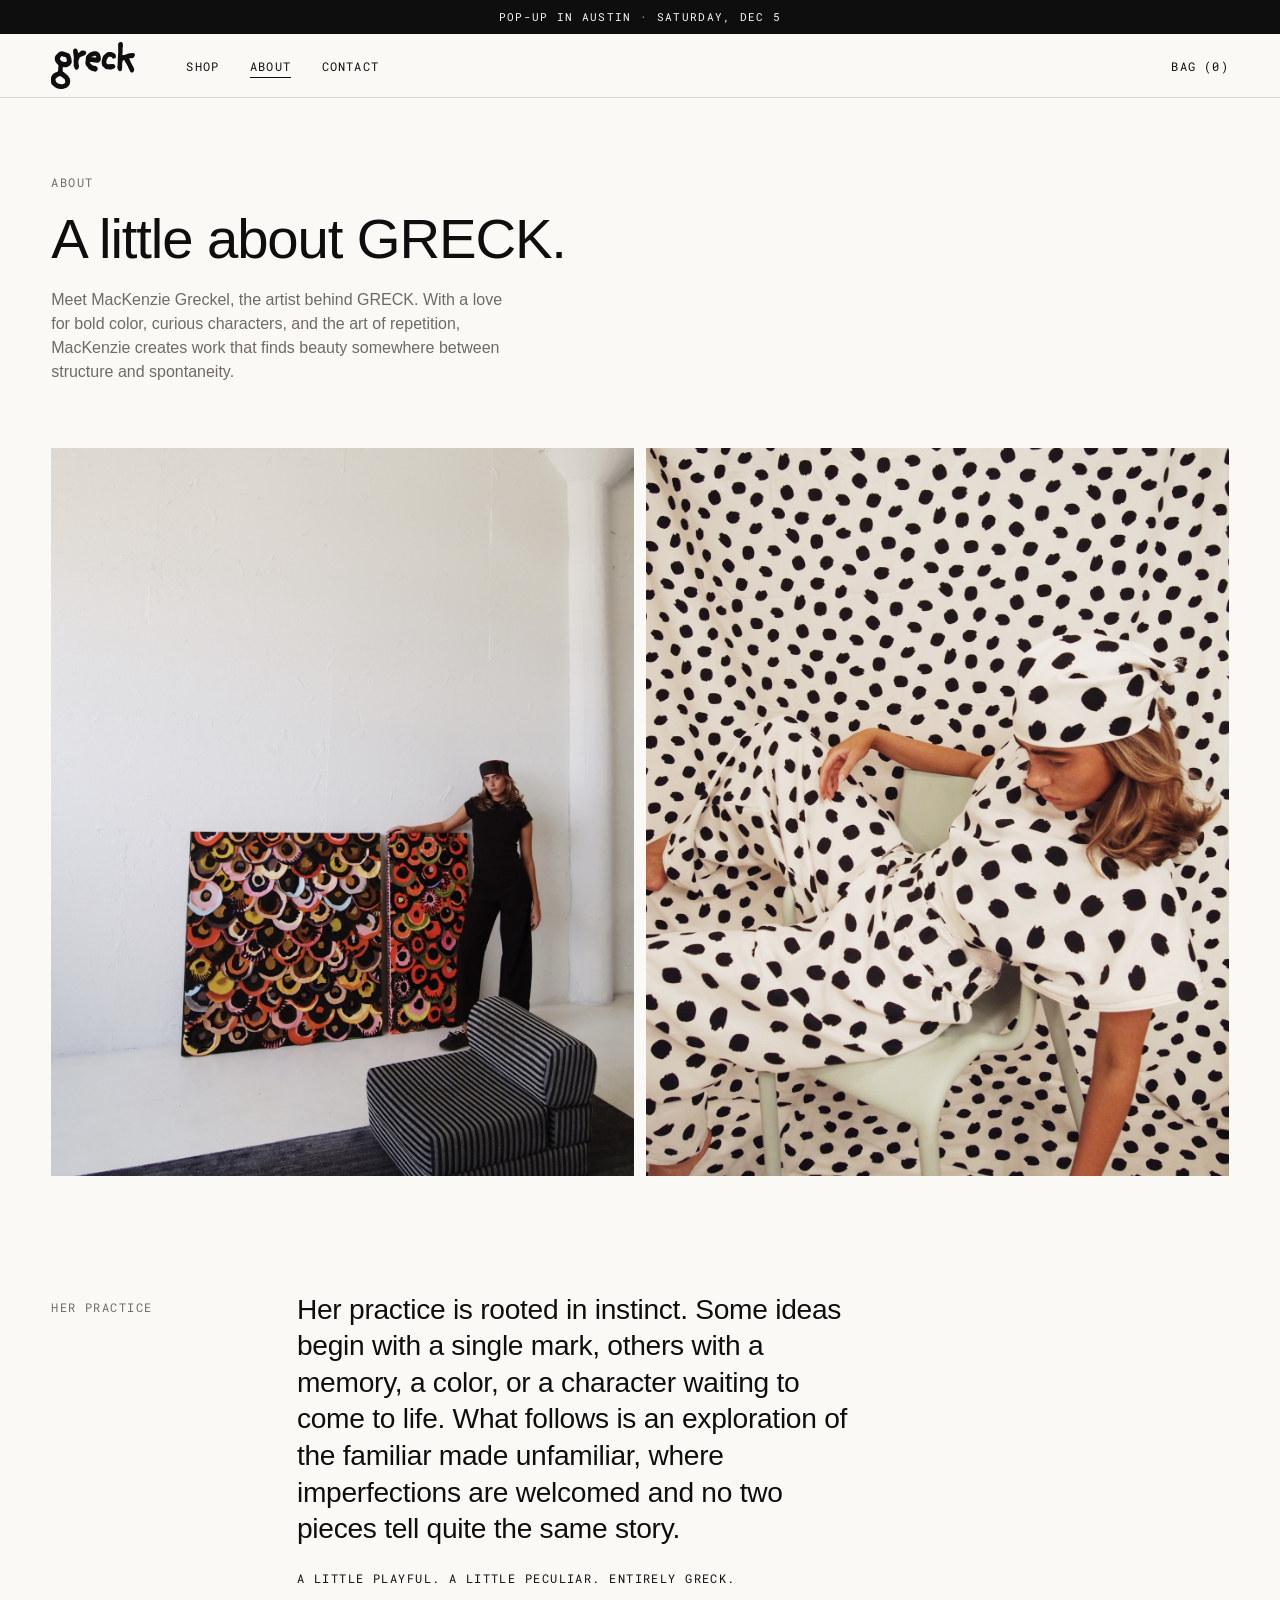
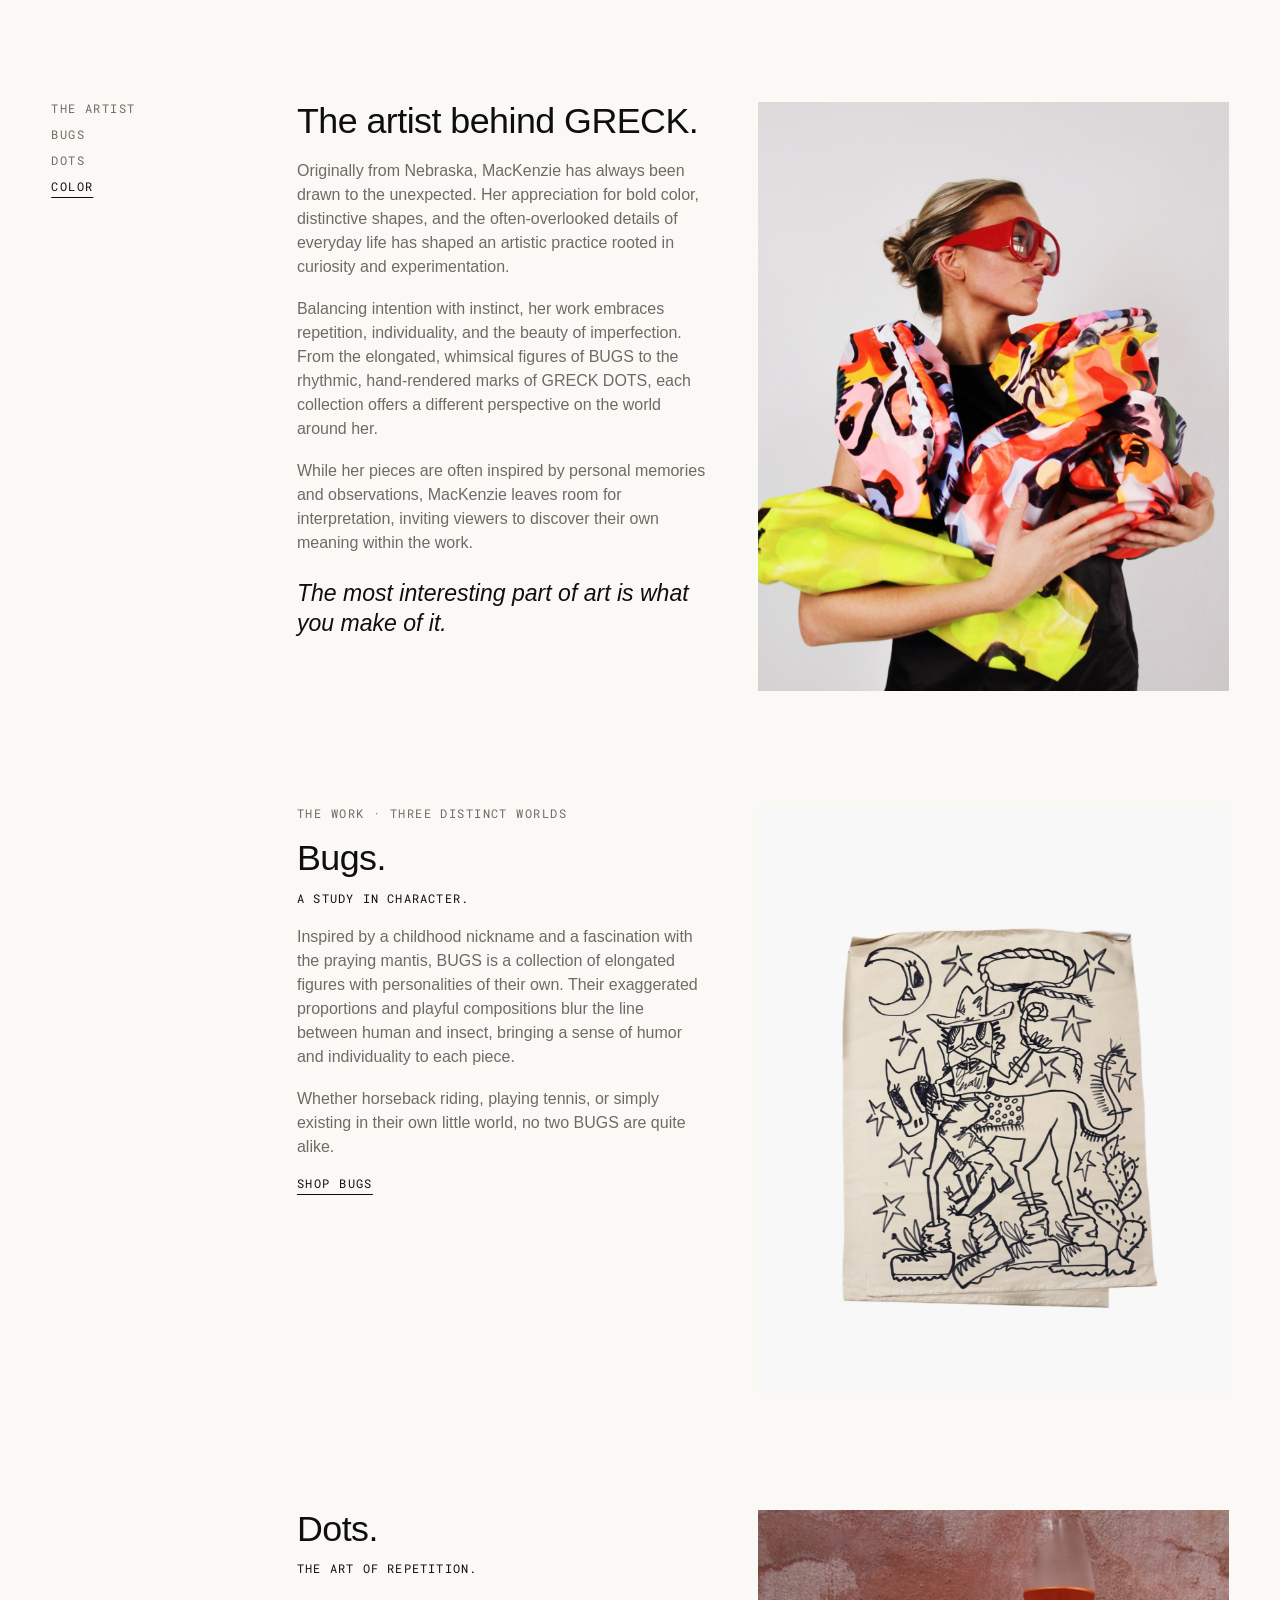
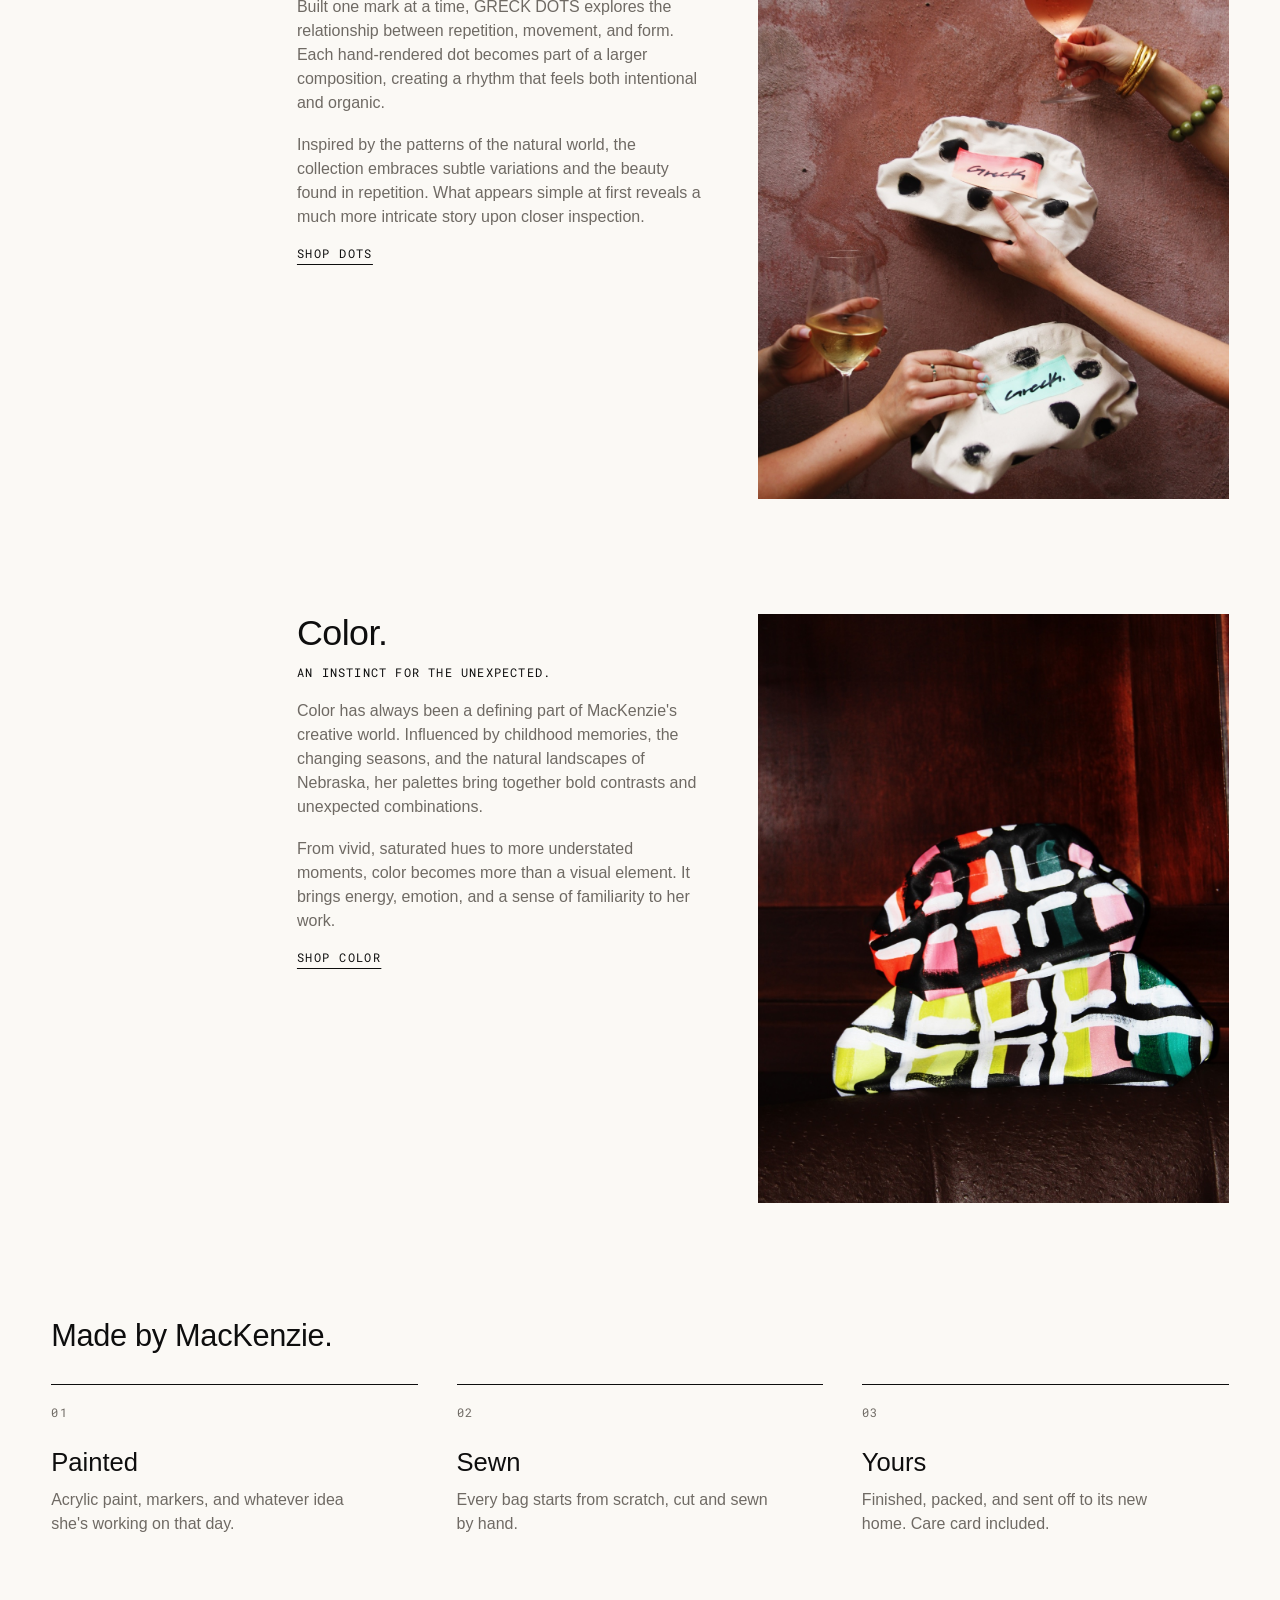
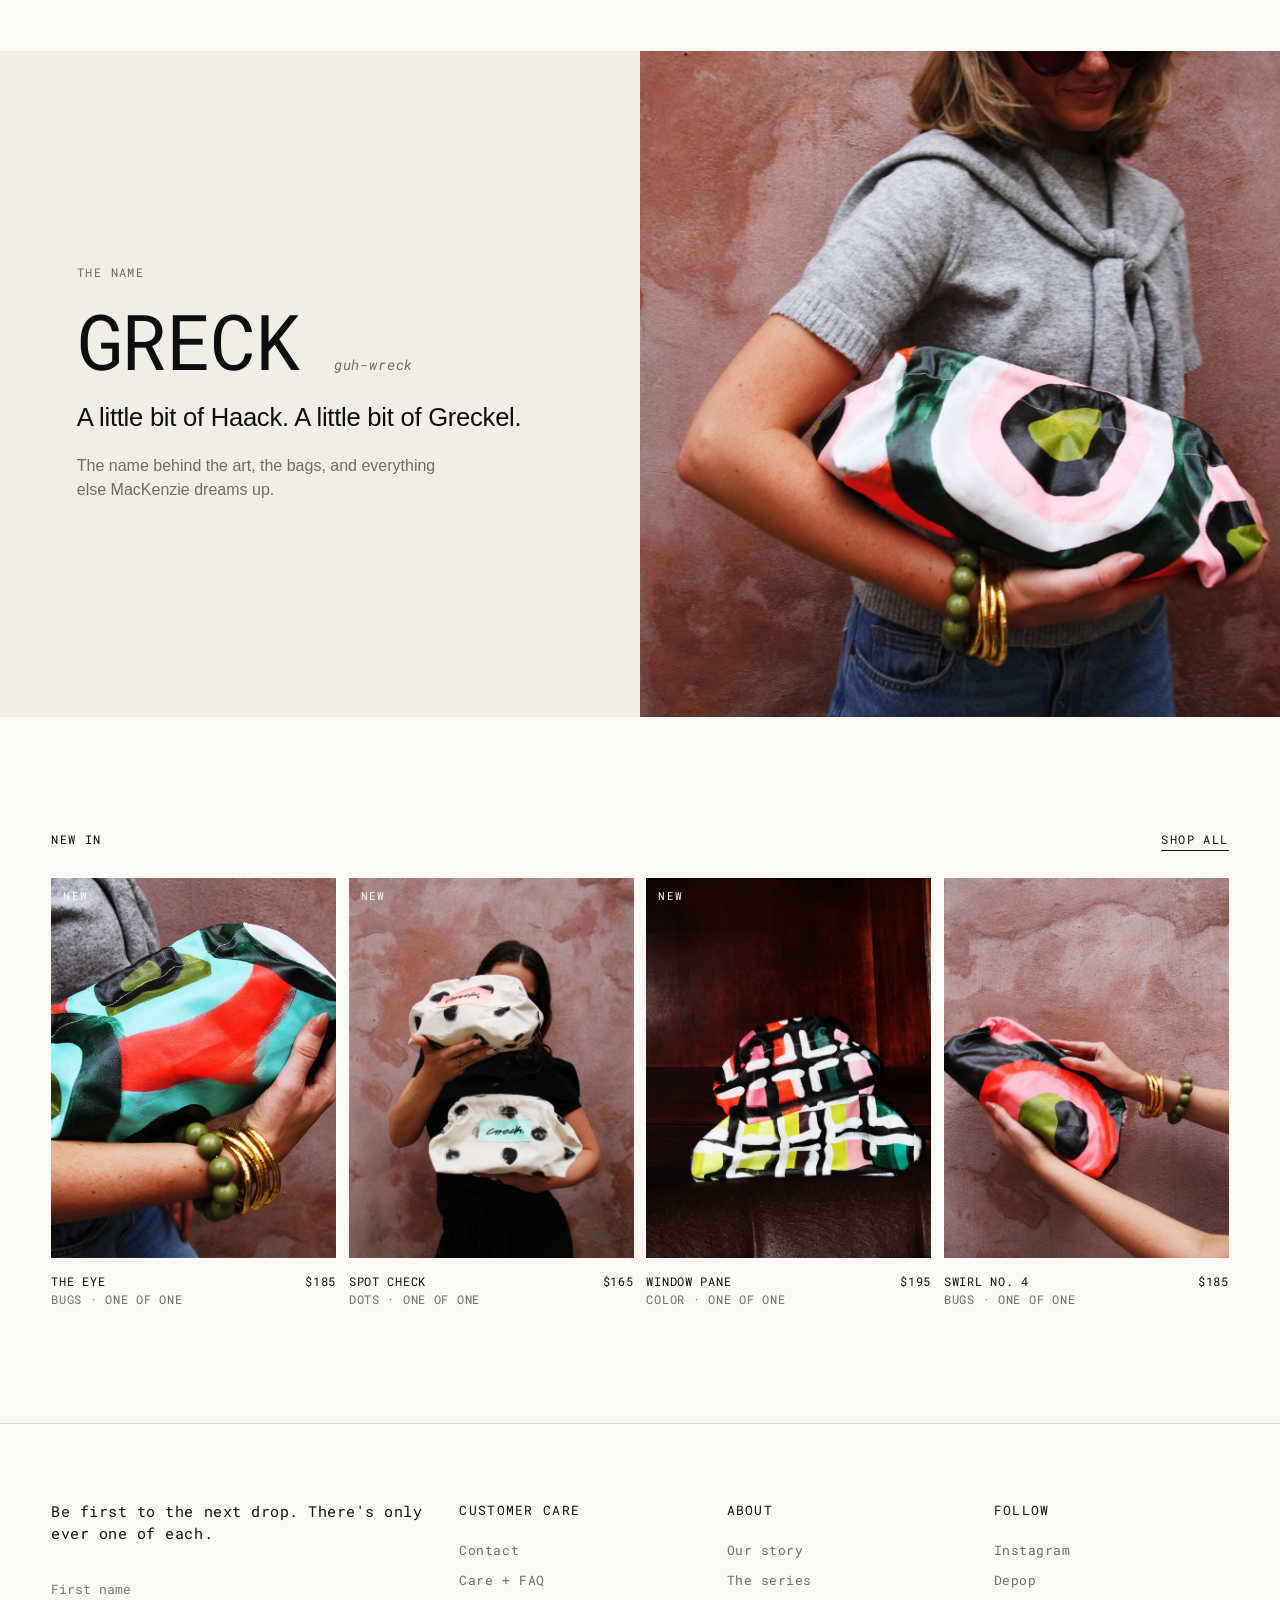
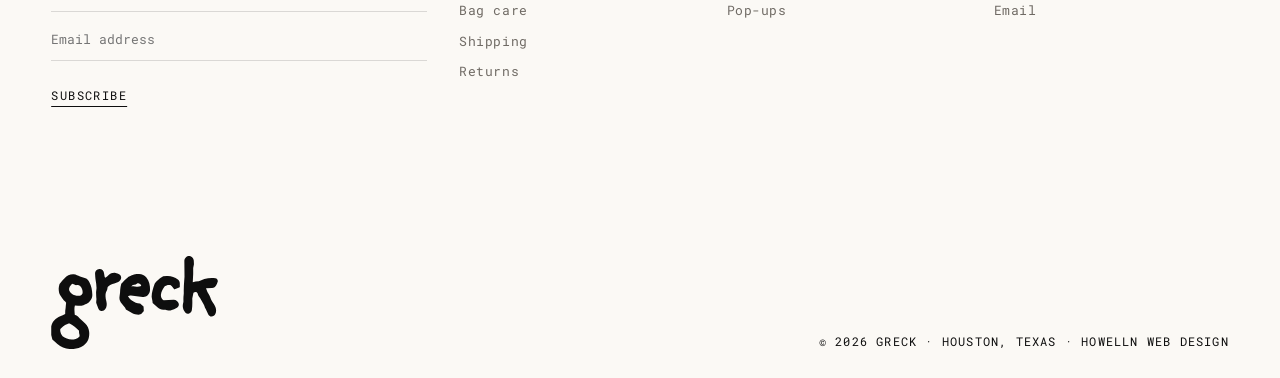
==== about.html @ a3aa3488 "GRECK shop site draft Co-Authored-By: Claude Opus 5.5 <noreply@anthropic.com>" ====
<!doctype html>
<html lang="en">
<head>
  <meta charset="utf-8">
  <meta name="viewport" content="width=device-width, initial-scale=1">
  <meta name="robots" content="noindex, nofollow">
  <title>About · GRECK</title>
  <link rel="icon" href="favicon.svg" type="image/svg+xml">
  <link rel="preconnect" href="https://fonts.googleapis.com">
  <link rel="preconnect" href="https://fonts.gstatic.com" crossorigin>
  <link href="https://fonts.googleapis.com/css2?family=Roboto+Mono:wght@400;500&display=swap" rel="stylesheet">
  <link rel="stylesheet" href="styles.css?v=19">
</head>
<body data-page="about">
  <div data-header></div>

  <main>
    <section class="page-hero">
      <p class="eyebrow">About</p>
      <h1>A little about GRECK.</h1>
      <p class="page-hero-lede">Meet MacKenzie Greckel, the artist behind GRECK. With a love for bold color, curious characters, and the art of repetition, MacKenzie creates work that finds beauty somewhere between structure and spontaneity.</p>

      <div class="about-split">
        <figure class="reveal"><img src="assets/photos/artist.jpg" alt="MacKenzie Greckel standing beside two of her large dotted paintings in a white studio"></figure>
        <figure class="reveal"><img src="assets/photos/mg-dotset.jpg" alt="MacKenzie in a polka dot outfit against a matching dotted backdrop"></figure>
      </div>
    </section>

    <section class="section intro">
      <p class="eyebrow">Her practice</p>
      <div>
        <p>Her practice is rooted in instinct. Some ideas begin with a single mark, others with a memory, a color, or a character waiting to come to life. What follows is an exploration of the familiar made unfamiliar, where imperfections are welcomed and no two pieces tell quite the same story.</p>
        <p class="intro-sign">A little playful. A little peculiar. Entirely GRECK.</p>
      </div>
    </section>

    <!-- Lujo-style: the section menu stays pinned and follows along as you scroll -->
    <section class="section story">
      <nav class="story-nav" aria-label="About sections">
        <a href="#the-artist" class="is-on">The artist</a>
        <a href="#bugs">Bugs</a>
        <a href="#dots">Dots</a>
        <a href="#color">Color</a>
      </nav>
      <div class="story-panels">
        <article class="story-panel" id="the-artist">
          <div class="story-copy">
            <h2>The artist behind GRECK.</h2>
            <p>Originally from Nebraska, MacKenzie has always been drawn to the unexpected. Her appreciation for bold color, distinctive shapes, and the often-overlooked details of everyday life has shaped an artistic practice rooted in curiosity and experimentation.</p>
            <p>Balancing intention with instinct, her work embraces repetition, individuality, and the beauty of imperfection. From the elongated, whimsical figures of BUGS to the rhythmic, hand-rendered marks of GRECK DOTS, each collection offers a different perspective on the world around her.</p>
            <p>While her pieces are often inspired by personal memories and observations, MacKenzie leaves room for interpretation, inviting viewers to discover their own meaning within the work.</p>
            <p class="story-pull">The most interesting part of art is what you make of it.</p>
          </div>
          <figure><img src="assets/photos/mg-holding.jpg" alt="MacKenzie in red glasses with an armful of painted bags" loading="lazy"></figure>
        </article>
        <article class="story-panel" id="bugs">
          <div class="story-copy">
            <p class="eyebrow">The work · Three distinct worlds</p>
            <h2>Bugs.</h2>
            <p class="story-sub">A study in character.</p>
            <p>Inspired by a childhood nickname and a fascination with the praying mantis, BUGS is a collection of elongated figures with personalities of their own. Their exaggerated proportions and playful compositions blur the line between human and insect, bringing a sense of humor and individuality to each piece.</p>
            <p>Whether horseback riding, playing tennis, or simply existing in their own little world, no two BUGS are quite alike.</p>
            <a class="link-cta" href="shop.html#bugs">Shop Bugs</a>
          </div>
          <figure><img src="assets/photos/drawing.jpg" alt="One of MacKenzie's BUGS drawings: an elongated figure on horseback" loading="lazy"></figure>
        </article>
        <article class="story-panel" id="dots">
          <div class="story-copy">
            <h2>Dots.</h2>
            <p class="story-sub">The art of repetition.</p>
            <p>Built one mark at a time, GRECK DOTS explores the relationship between repetition, movement, and form. Each hand-rendered dot becomes part of a larger composition, creating a rhythm that feels both intentional and organic.</p>
            <p>Inspired by the patterns of the natural world, the collection embraces subtle variations and the beauty found in repetition. What appears simple at first reveals a much more intricate story upon closer inspection.</p>
            <a class="link-cta" href="shop.html#dots">Shop Dots</a>
          </div>
          <figure><img src="assets/photos/wine-dots.jpg" alt="Two dotted GRECK bags held up with glasses of wine" loading="lazy"></figure>
        </article>
        <article class="story-panel" id="color">
          <div class="story-copy">
            <h2>Color.</h2>
            <p class="story-sub">An instinct for the unexpected.</p>
            <p>Color has always been a defining part of MacKenzie's creative world. Influenced by childhood memories, the changing seasons, and the natural landscapes of Nebraska, her palettes bring together bold contrasts and unexpected combinations.</p>
            <p>From vivid, saturated hues to more understated moments, color becomes more than a visual element. It brings energy, emotion, and a sense of familiarity to her work.</p>
            <a class="link-cta" href="shop.html#color">Shop Color</a>
          </div>
          <figure><img src="assets/photos/plaid-hold.jpg" alt="Hands holding a painted plaid bag against a dark wall" loading="lazy"></figure>
        </article>
      </div>
    </section>

    <!-- How it's made -->
    <section class="section">
      <div class="section-head">
        <h2 class="section-title">Made by MacKenzie.</h2>
      </div>
      <div class="steps">
        <div class="step reveal"><p class="eyebrow">01</p><h3>Painted</h3><p>Acrylic paint, markers, and whatever idea she's working on that day.</p></div>
        <div class="step reveal"><p class="eyebrow">02</p><h3>Sewn</h3><p>Every bag starts from scratch, cut and sewn by hand.</p></div>
        <div class="step reveal"><p class="eyebrow">03</p><h3>Yours</h3><p>Finished, packed, and sent off to its new home. Care card included.</p></div>
      </div>
    </section>

    <section class="split">
      <div class="split-text is-stone">
        <p class="eyebrow">The name</p>
        <div class="name-def">
          <h2>GRECK</h2>
          <p class="name-say">guh-wreck</p>
        </div>
        <p class="name-line">A little bit of Haack. A little bit of Greckel.</p>
        <p>The name behind the art, the bags, and everything else MacKenzie dreams up.</p>
      </div>
      <figure class="split-media"><img src="assets/photos/sweater-dots.jpg" alt="A painted bag held at the waist against a pink plaster wall" loading="lazy"></figure>
    </section>

    <section class="section">
      <div class="section-head">
        <h2 class="eyebrow">New in</h2>
        <a class="link-cta" href="shop.html">Shop all</a>
      </div>
      <div class="grid" data-products="4"></div>
    </section>
  </main>

  <div data-footer></div>
  <script src="main.js?v=17"></script>
</body>
</html>
---- styles.css ----
/* GRECK shop draft. Quiet editorial frame (after Deadly Ponies); the color lives in Kenzie's bags. */
@font-face { font-family: 'Neue Montreal'; src: url(assets/fonts/PPNeueMontreal-Regular.otf) format('opentype'); font-weight: 400; font-display: swap; }
@font-face { font-family: 'Neue Montreal'; src: url(assets/fonts/PPNeueMontreal-Light.otf) format('opentype'); font-weight: 300; font-display: swap; }
@font-face { font-family: 'Neue Montreal'; src: url(assets/fonts/PPNeueMontreal-Italic.otf) format('opentype'); font-style: italic; font-display: swap; }

:root {
  --paper: #FBF9F5;
  --stone: #F1EEE8;
  --ink: #0E0E0E;
  --muted: #6F6A64;
  --line: rgba(14,14,14,.14);

  --olive: #515211;
  --red: #FC2E04;

  --sans: 'Neue Montreal', 'Helvetica Neue', Arial, sans-serif;
  --mono: 'Roboto Mono', ui-monospace, Menlo, monospace;

  --gutter: clamp(16px, 4vw, 56px);
  --gap: clamp(8px, 1vw, 14px);
  --space: clamp(72px, 9vw, 140px);
  --ease: cubic-bezier(.2, .7, .1, 1);
}

*, *::before, *::after { box-sizing: border-box; }
html { scroll-behavior: smooth; }
body {
  margin: 0;
  background: var(--paper);
  color: var(--ink);
  font: 400 16px/1.5 var(--sans);
  -webkit-font-smoothing: antialiased;
}
img { display: block; max-width: 100%; height: auto; }
a { color: inherit; }
h1, h2, h3, p { margin: 0; }
figure { margin: 0; }
.sr-only { position: absolute; width: 1px; height: 1px; overflow: hidden; clip: rect(0 0 0 0); white-space: nowrap; }

/* Small caps mono label, used for every section label */
.eyebrow { font: 400 12px/1.3 var(--mono); letter-spacing: .12em; text-transform: uppercase; }

/* Hand-lettered marks, recolorable through currentColor */
.mark-greck {
  display: block;
  background: currentColor;
  -webkit-mask: url(assets/greck-logo.svg) center / contain no-repeat;
          mask: url(assets/greck-logo.svg) center / contain no-repeat;
  aspect-ratio: 145.55 / 81.28;
}

/* ── Buttons + links ───────────────────────────────────── */
.btn {
  display: inline-flex; align-items: center; justify-content: center;
  height: 50px; padding: 0 32px; border: 1px solid var(--ink);
  background: var(--ink); color: var(--paper);
  font: 400 12px/1 var(--mono); letter-spacing: .12em; text-transform: uppercase;
  text-decoration: none; white-space: nowrap; cursor: pointer;
  transition: background .25s, color .25s;
}
.btn:hover, .btn:focus-visible { background: transparent; color: var(--ink); }
.link-cta {
  font: 400 12px/1 var(--mono); letter-spacing: .12em; text-transform: uppercase;
  text-decoration: underline; text-underline-offset: 6px; text-decoration-thickness: 1px;
  white-space: nowrap;
}
.link-cta:hover { text-decoration-thickness: 2px; }

/* ── Header ────────────────────────────────────────────── */
.announce {
  position: relative; z-index: 21;
  padding: 10px var(--gutter); text-align: center;
  background: var(--ink); color: var(--paper);
  font: 400 11px/1.3 var(--mono); letter-spacing: .12em; text-transform: uppercase;
}
.announce a { text-decoration: none; }
.announce a:hover { text-decoration: underline; text-underline-offset: 3px; }
.site-header {
  position: sticky; top: 0; z-index: 20;
  display: grid; grid-template-columns: auto 1fr auto; align-items: center; gap: clamp(24px, 4vw, 56px);
  height: 64px; padding: 0 var(--gutter);
  background: var(--paper); color: var(--ink);
  border-bottom: 1px solid var(--line);
  transition: background .35s, color .35s, border-color .35s;
}
/* Sits clear over the full-bleed hero until you scroll past it. */
.site-header.is-over { background: transparent; color: var(--paper); border-color: transparent; }
.site-header .logo { width: 84px; }
.nav { display: flex; gap: clamp(20px, 2.4vw, 36px); }
.nav a, .bag-btn {
  position: relative; padding: 6px 0;
  font: 400 12px/1 var(--mono); letter-spacing: .1em; text-transform: uppercase; text-decoration: none;
}
.nav a::after {
  content: ''; position: absolute; left: 0; right: 0; bottom: 0; height: 1px;
  background: currentColor; transform: scaleX(0); transform-origin: left;
  transition: transform .4s var(--ease);
}
.nav a:hover::after, .nav a[aria-current="page"]::after { transform: scaleX(1); }
.header-end { justify-self: end; display: flex; align-items: center; gap: 20px; }
.bag-btn { border: 0; background: none; color: inherit; cursor: pointer; }
.bag-count { display: inline-block; }
.bag-count.bump { animation: bump .5s var(--ease); }
@keyframes bump { 40% { transform: scale(1.4); } }
.menu-btn { display: none; }

/* ── Footer ────────────────────────────────────────────── */
.site-footer {
  display: grid; grid-template-columns: minmax(0, 1.6fr) repeat(3, minmax(0, 1fr)); column-gap: 32px; row-gap: 48px;
  margin-top: var(--space); padding: clamp(48px, 6vw, 80px) var(--gutter) 28px;
  border-top: 1px solid var(--line);
  font: 400 13px/1.4 var(--mono); letter-spacing: .04em;
}
.site-footer h3 { margin-bottom: 22px; font: inherit; letter-spacing: .1em; text-transform: uppercase; }
.site-footer ul { list-style: none; margin: 0; padding: 0; display: grid; gap: 12px; }
.site-footer li a { color: var(--muted); text-decoration: none; transition: color .2s; }
.site-footer li a:hover { color: var(--ink); }
.footer-signup { max-width: 400px; }
.footer-lede { margin-bottom: 18px; font-size: 15px; line-height: 1.45; }
.signup-form { display: grid; }
.signup-form input {
  padding: 18px 0 12px; border: 0; border-bottom: 1px solid var(--line); background: none;
  font: inherit; color: var(--ink); outline: none; transition: border-color .2s;
}
.signup-form input:focus { border-color: var(--ink); }
.signup-form .link-cta { justify-self: start; margin-top: 28px; padding: 0; border: 0; background: none; color: var(--ink); cursor: pointer; }
.form-note { min-height: 1.4em; margin-top: 14px; font: 400 12px var(--mono); color: var(--muted); }
.footer-base {
  grid-column: 1 / -1; display: flex; justify-content: space-between; align-items: end; gap: 24px;
  margin-top: clamp(32px, 6vw, 96px);
  font-size: 12px; letter-spacing: .1em; text-transform: uppercase;
}
.footer-mark { width: 167px; color: var(--ink); }

/* ── Sections ──────────────────────────────────────────── */
.section { padding: var(--space) var(--gutter) 0; }
.section-head {
  display: flex; align-items: baseline; justify-content: space-between; gap: 24px;
  margin-bottom: clamp(20px, 2.4vw, 32px);
}
.section-title { font: 300 clamp(24px, 2.4vw, 34px)/1.15 var(--sans); letter-spacing: -.01em; }

/* ── Product cards ─────────────────────────────────────── */
.grid { display: grid; grid-template-columns: repeat(4, minmax(0, 1fr)); gap: var(--gap); row-gap: clamp(32px, 3.4vw, 52px); }
.card { position: relative; }
.card-media { position: relative; overflow: hidden; aspect-ratio: 3 / 4; background: var(--stone); }
.card-media img {
  position: absolute; inset: 0; width: 100%; height: 100%; object-fit: cover;
  transition: opacity .6s;
}
.card-media img + img { opacity: 0; }
.card:hover .card-media img + img { opacity: 1; }
.card-tag {
  position: absolute; top: 12px; left: 12px; z-index: 1;
  font: 400 11px/1 var(--mono); letter-spacing: .12em; text-transform: uppercase; color: var(--paper);
}
.card-add {
  position: absolute; left: 0; right: 0; bottom: 0; z-index: 1;
  height: 46px; border: 0; background: var(--paper); color: var(--ink);
  font: 400 12px/1 var(--mono); letter-spacing: .12em; text-transform: uppercase;
  cursor: pointer; opacity: 0; transform: translateY(100%);
  transition: opacity .3s, transform .45s var(--ease), background .2s, color .2s;
}
.card-add:hover { background: var(--ink); color: var(--paper); }
.card:hover .card-add, .card-add:focus-visible { opacity: 1; transform: none; }
.card-add.is-added { background: var(--ink); color: var(--paper); opacity: 1; transform: none; }
.card.is-sold .card-media img:first-child { opacity: .55; }
.card-meta {
  display: flex; justify-content: space-between; gap: 12px; padding-top: 14px;
  font: 400 12px/1.5 var(--mono); letter-spacing: .06em; text-transform: uppercase;
}
.card-series { color: var(--muted); }
.card-price { white-space: nowrap; }
.card[hidden] { display: none; }

/* ── Reveal ────────────────────────────────────────────── */
.reveal { opacity: 0; transform: translateY(16px); transition: opacity 1s var(--ease), transform 1s var(--ease); }
.reveal.is-in { opacity: 1; transform: none; }

/* ══ HOME ═════════════════════════════════════════════════ */
.hero {
  position: relative; overflow: hidden;
  height: clamp(560px, calc(100svh - 34px), 1000px);
  margin-top: -64px;
  background: var(--olive); color: var(--paper);
}
.hero img { position: absolute; inset: 0; width: 100%; height: 100%; object-fit: cover; object-position: 47% 50%; }
.hero::before, .hero::after { content: ''; position: absolute; left: 0; right: 0; pointer-events: none; }
.hero::before { top: 0; height: 160px; background: linear-gradient(rgba(0,0,0,.35), transparent); }
.hero::after { bottom: 0; height: 45%; background: linear-gradient(transparent, rgba(0,0,0,.45)); }
.hero-caption {
  position: absolute; z-index: 1; left: var(--gutter); right: var(--gutter); bottom: clamp(28px, 4vw, 56px);
  display: flex; justify-content: space-between; align-items: end; gap: 24px;
}
.hero-caption .eyebrow { margin-bottom: 14px; }
.hero-caption h1 { font: 300 clamp(30px, 3.6vw, 54px)/1.04 var(--sans); letter-spacing: -.015em; }

/* Two full-bleed halves: photo + text, or photo + photo */
.split {
  display: grid; grid-template-columns: 1fr 1fr; align-items: stretch;
  margin-top: var(--space);
}
.split-media { position: relative; min-height: clamp(420px, 52vw, 820px); overflow: hidden; background: var(--stone); }
.split-media img { position: absolute; inset: 0; width: 100%; height: 100%; object-fit: cover; }
.split-media .tile-caption { position: absolute; left: var(--gutter); bottom: clamp(24px, 3vw, 40px); z-index: 1; color: var(--paper); }
.split-media:has(.tile-caption)::after { content: ''; position: absolute; inset: 50% 0 0; background: linear-gradient(transparent, rgba(0,0,0,.4)); }
.split-text {
  display: flex; flex-direction: column; justify-content: center; gap: 22px;
  padding: clamp(40px, 6vw, 110px);
}
.split-text h2 { font: 300 clamp(28px, 3vw, 46px)/1.12 var(--sans); letter-spacing: -.015em; max-width: 18ch; }
.split-text p { max-width: 42ch; color: var(--muted); }
.split-text .link-cta { align-self: start; margin-top: 6px; }
.split-text.is-stone { background: var(--stone); }

/* Series: three photos with labels underneath */
.series { display: grid; grid-template-columns: repeat(3, minmax(0, 1fr)); gap: var(--gap); }
.series a { display: block; text-decoration: none; }
.series .tile-media { aspect-ratio: 3 / 4; overflow: hidden; background: var(--stone); }
.series img { width: 100%; height: 100%; object-fit: cover; transition: transform 1.2s var(--ease); }
.series a:hover img { transform: scale(1.03); }
.series-label { display: flex; justify-content: space-between; padding-top: 14px; }
.series-label span:last-child { color: var(--muted); }
.series a:hover .series-label span:last-child { color: var(--ink); text-decoration: underline; text-underline-offset: 5px; }

/* Products two-by-two beside one tall photo */
.pgrid {
  display: grid; grid-template-columns: repeat(4, minmax(0, 1fr)); grid-auto-flow: dense;
  gap: var(--gap); row-gap: clamp(32px, 3.4vw, 52px);
}
.pgrid-feature { grid-column: 3 / 5; grid-row: 1 / 3; position: relative; overflow: hidden; background: var(--stone); }
.pgrid-feature img { position: absolute; inset: 0; width: 100%; height: 100%; object-fit: cover; }

/* Statement stays pinned while photos scroll past */
.pin {
  display: grid; grid-template-columns: minmax(0, 1fr) minmax(0, 1fr); gap: var(--gap);
  padding: var(--space) var(--gutter) 0;
}
.pin-sticky { position: sticky; top: 120px; display: grid; gap: 22px; padding-right: clamp(0px, 5vw, 96px); }
.pin-sticky h2 { font: 300 clamp(26px, 2.8vw, 42px)/1.18 var(--sans); letter-spacing: -.015em; }
.pin-sticky .link-cta { justify-self: start; }
.pin-media { display: grid; gap: var(--gap); }
.pin-media figure { aspect-ratio: 4 / 5; overflow: hidden; background: var(--stone); }
.pin-media img { width: 100%; height: 100%; object-fit: cover; }

.insta { display: grid; grid-template-columns: repeat(4, minmax(0, 1fr)); gap: var(--gap); }
.insta a { aspect-ratio: 1; overflow: hidden; background: var(--stone); }
.insta img { width: 100%; height: 100%; object-fit: cover; transition: opacity .3s; }
.insta a:hover img { opacity: .85; }

/* ══ INNER PAGES ═════════════════════════════════════════ */
.page-hero { padding: clamp(48px, 6vw, 96px) var(--gutter) 0; }
.page-hero .eyebrow { margin-bottom: 18px; color: var(--muted); }
.page-hero h1 { font: 300 clamp(34px, 4.4vw, 64px)/1.06 var(--sans); letter-spacing: -.02em; max-width: 20ch; }
.page-hero-lede { max-width: 52ch; margin-top: 20px; color: var(--muted); }

/* About */
.about-split { display: grid; grid-template-columns: 1fr 1fr; gap: var(--gap); margin-top: clamp(40px, 5vw, 72px); }
.about-split figure { aspect-ratio: 4 / 5; overflow: hidden; background: var(--stone); }
.about-split img { width: 100%; height: 100%; object-fit: cover; }
.about-story { display: grid; grid-template-columns: 1fr 1.6fr; gap: clamp(24px, 6vw, 96px); }
.about-story .body { display: grid; gap: 18px; max-width: 58ch; color: var(--muted); }
.about-story .body p:first-child { color: var(--ink); font: 300 clamp(22px, 2vw, 28px)/1.3 var(--sans); }

/* About story: pinned section menu, panels scroll past */
.story { display: grid; grid-template-columns: minmax(0, 1fr) minmax(0, 4fr); gap: var(--gap); }
.story-nav { position: sticky; top: 120px; align-self: start; display: grid; gap: 14px; }
.story-nav a {
  justify-self: start; color: var(--muted); text-decoration: none;
  font: 400 12px/1 var(--mono); letter-spacing: .12em; text-transform: uppercase;
  text-underline-offset: 6px; transition: color .3s;
}
.story-nav a:hover, .story-nav a.is-on { color: var(--ink); }
.story-nav a.is-on { text-decoration: underline; }
.story-panel {
  display: grid; grid-template-columns: minmax(0, 1fr) minmax(0, 1.15fr); gap: clamp(24px, 4vw, 72px);
  padding-bottom: var(--space); scroll-margin-top: 120px;
}
.story-panel:last-child { padding-bottom: 0; }
.story-copy { position: sticky; top: 120px; align-self: start; display: grid; gap: 18px; color: var(--muted); max-width: 46ch; }
.story-copy h2 { color: var(--ink); font: 300 clamp(26px, 2.8vw, 42px)/1.1 var(--sans); letter-spacing: -.015em; }
.story-copy .link-cta { justify-self: start; color: var(--ink); }
.story-sub { margin-top: -8px; color: var(--ink); font: 400 12px/1.5 var(--mono); letter-spacing: .1em; text-transform: uppercase; }
.story-panel figure { aspect-ratio: 4 / 5; overflow: hidden; background: var(--stone); }
.story-panel figure img { width: 100%; height: 100%; object-fit: cover; }
.story-copy .eyebrow { color: var(--muted); }
.story-pull { color: var(--ink); font: 300 italic clamp(20px, 1.8vw, 26px)/1.3 var(--sans); padding-top: 6px; }
.intro { display: grid; grid-template-columns: minmax(0, 1fr) minmax(0, 4fr); gap: var(--gap); }
.intro .eyebrow { color: var(--muted); padding-top: 8px; }
.intro > div { display: grid; gap: 22px; max-width: 62ch; }
.intro > div p:first-child { font: 300 clamp(22px, 2.2vw, 32px)/1.3 var(--sans); letter-spacing: -.01em; }
.intro-sign { font: 400 12px/1.4 var(--mono); letter-spacing: .12em; text-transform: uppercase; }
.series-label em { display: block; margin-top: 6px; font: italic 300 15px/1.3 var(--sans); letter-spacing: 0; text-transform: none; color: var(--muted); }
.process { list-style: none; margin: 8px 0 0; padding: 0; border-top: 1px solid var(--line); color: var(--ink); }
.process li { display: flex; gap: 24px; align-items: baseline; padding: 14px 0; border-bottom: 1px solid var(--line); font-size: 18px; font-weight: 300; }
.process .eyebrow { color: var(--muted); }

.steps { display: grid; grid-template-columns: repeat(3, minmax(0, 1fr)); gap: clamp(24px, 3vw, 48px); }
.step { padding-top: 20px; border-top: 1px solid var(--ink); }
.step .eyebrow { color: var(--muted); }
.step h3 { margin: 28px 0 10px; font: 300 clamp(22px, 2vw, 28px)/1.15 var(--sans); }
.step p { color: var(--muted); max-width: 36ch; }

.quote { margin: 0; font: 300 italic clamp(26px, 2.8vw, 42px)/1.2 var(--sans); letter-spacing: -.01em; max-width: 22ch; }
.quote + .eyebrow { color: var(--muted); }

.name-def { display: flex; align-items: baseline; gap: clamp(20px, 2.7vw, 38px); flex-wrap: wrap; }
.name-def h2 { font: 400 clamp(48px, 6vw, 86px)/1 var(--mono); letter-spacing: -.02em; }
.name-say { font: italic 400 14px/1 var(--mono); letter-spacing: .06em; color: var(--muted); }
.name-line { color: var(--ink) !important; font: 300 clamp(22px, 2vw, 30px)/1.2 var(--sans); letter-spacing: -.01em; }

/* Shop */
.shop-bar {
  position: sticky; top: 64px; z-index: 10;
  display: flex; justify-content: space-between; align-items: center; gap: 16px;
  margin-top: clamp(32px, 4vw, 56px); padding: 0 var(--gutter);
  background: var(--paper); border-block: 1px solid var(--line);
}
.chips { display: flex; gap: clamp(18px, 2vw, 32px); }
.chip {
  padding: 18px 0; border: 0; background: none; color: var(--muted);
  font: 400 12px/1 var(--mono); letter-spacing: .1em; text-transform: uppercase; cursor: pointer;
  text-underline-offset: 6px;
}
.chip:hover { color: var(--ink); }
.chip.is-on { color: var(--ink); text-decoration: underline; }
.shop-count { font: 400 12px var(--mono); letter-spacing: .1em; text-transform: uppercase; color: var(--muted); white-space: nowrap; }
.shop-grid { padding: clamp(24px, 3vw, 40px) var(--gutter) 0; }
.shop-grid .grid { grid-template-columns: repeat(3, minmax(0, 1fr)); }

/* Product page (after Deadly Ponies): photos stack on the left, details stay pinned on the right */
.pdp { display: grid; grid-template-columns: minmax(0, 1fr) minmax(0, 1fr); align-items: start; }
.pdp-gallery { position: relative; display: grid; }
.pdp-shot { height: calc(100svh - 98px); min-height: 560px; overflow: hidden; background: var(--stone); }
.pdp-shot img { width: 100%; height: 100%; object-fit: cover; }
.pdp-count {
  position: sticky; bottom: 24px; margin-top: -48px; padding-left: var(--gutter); height: 24px;
  font: 400 12px/24px var(--mono); letter-spacing: .1em; text-transform: uppercase; color: var(--paper);
  text-shadow: 0 1px 6px rgba(0,0,0,.35); pointer-events: none;
}
.pdp-info { align-self: stretch; }
.pdp-sticky {
  position: sticky; top: 64px; display: grid; gap: 14px;
  padding: clamp(40px, 5vw, 80px) var(--gutter) 48px clamp(32px, 4vw, 64px);
}
.pdp-crumb { font: 400 11px/1 var(--mono); letter-spacing: .1em; text-transform: uppercase; color: var(--muted); }
.pdp-crumb a { text-decoration: none; }
.pdp-crumb a:hover { color: var(--ink); text-decoration: underline; text-underline-offset: 4px; }
.pdp-name { margin-top: 12px; font: 400 clamp(20px, 1.8vw, 26px)/1.1 var(--mono); letter-spacing: .06em; text-transform: uppercase; }
.pdp-sub { margin-top: -6px; font: 400 14px/1.3 var(--mono); color: var(--muted); }
.pdp-price { font: 400 15px/1 var(--mono); }
.pdp-add { width: 100%; margin-top: 18px; height: 54px; }
.pdp-add.is-added { background: var(--paper); color: var(--ink); }
.pdp-add:disabled { background: var(--stone); border-color: var(--stone); color: var(--muted); cursor: default; }
.pdp-note { font: 400 12px/1.5 var(--mono); color: var(--muted); }
.pdp-note a { color: var(--ink); text-underline-offset: 3px; }
.pdp-more { margin-top: 18px; display: grid; gap: 4px; }
.pdp-more summary {
  display: flex; gap: 12px; align-items: center; padding: 6px 0; cursor: pointer; list-style: none;
  font: 400 12px/1.4 var(--mono); letter-spacing: .1em; text-transform: uppercase;
}
.pdp-more summary::-webkit-details-marker { display: none; }
.pdp-more summary::before { content: '+'; width: 10px; }
.pdp-more details[open] summary::before { content: '–'; }
.pdp-more details p { padding: 4px 0 12px 22px; max-width: 52ch; color: var(--muted); font-size: 15px; }
.pdp-more details a { color: var(--ink); text-underline-offset: 3px; }

/* Card links to its product page */
.card-link { position: absolute; inset: 0; z-index: 1; }
.card-tag, .card-add { z-index: 2; }
.card-name a { text-decoration: none; }
.card-name a:hover { text-decoration: underline; text-underline-offset: 4px; }

/* Slide-out bag */
.bag-scrim {
  position: fixed; inset: 0; z-index: 40; background: rgba(14,14,14,.35);
  opacity: 0; transition: opacity .4s var(--ease);
}
.bag-drawer {
  position: fixed; top: 0; right: 0; bottom: 0; z-index: 41;
  display: flex; flex-direction: column; width: min(440px, 100vw);
  background: var(--paper); border-left: 1px solid var(--line);
  transform: translateX(100%); transition: transform .45s var(--ease);
}
.bag-open .bag-scrim { opacity: 1; }
.bag-open .bag-drawer { transform: none; }
.bag-head {
  display: flex; justify-content: space-between; align-items: center;
  height: 64px; padding: 0 24px; border-bottom: 1px solid var(--line); flex: none;
}
.bag-head h2, .bag-close { font: 400 12px/1 var(--mono); letter-spacing: .1em; text-transform: uppercase; }
.bag-close { padding: 6px 0; border: 0; background: none; color: var(--ink); cursor: pointer; text-underline-offset: 5px; }
.bag-close:hover { text-decoration: underline; }
.bag-drawer :focus-visible { outline: 1px solid var(--ink); outline-offset: 4px; }
.bag-items { flex: 1; overflow-y: auto; padding: 0 24px; }
.bag-item {
  display: grid; grid-template-columns: 96px minmax(0, 1fr) auto; gap: 16px; align-items: start;
  padding: 20px 0; border-bottom: 1px solid var(--line);
}
.bag-thumb { display: block; aspect-ratio: 3 / 4; overflow: hidden; background: var(--stone); }
.bag-thumb img { width: 100%; height: 100%; object-fit: cover; }
.bag-info { display: grid; gap: 4px; }
.bag-name, .bag-price { font: 400 12px/1.4 var(--mono); letter-spacing: .08em; text-transform: uppercase; }
.bag-name a { text-decoration: none; }
.bag-meta { font: 400 12px/1.4 var(--mono); color: var(--muted); }
.bag-remove {
  justify-self: start; margin-top: 10px; padding: 0; border: 0; background: none; cursor: pointer;
  font: 400 11px/1 var(--mono); letter-spacing: .1em; text-transform: uppercase; color: var(--muted);
  text-decoration: underline; text-underline-offset: 4px;
}
.bag-remove:hover { color: var(--ink); }
.bag-empty { display: grid; gap: 20px; justify-items: start; padding: 40px 0; }
.bag-empty p { font: 300 22px/1.2 var(--sans); }
.bag-foot { flex: none; display: grid; gap: 12px; padding: 20px 24px 24px; border-top: 1px solid var(--line); }
.bag-total { display: flex; justify-content: space-between; font: 400 13px/1 var(--mono); letter-spacing: .1em; text-transform: uppercase; }
.bag-fine { font: 400 11px/1.5 var(--mono); color: var(--muted); }
.bag-checkout { width: 100%; height: 54px; margin-top: 4px; }
.bag-open { overflow: hidden; }

.dot-row {
  display: flex; justify-content: center; align-items: center; gap: clamp(16px, 4vw, 58px);
  padding: clamp(48px, 6vw, 87px) var(--gutter) 0;
}
/* --h is each dot's height (px) at 1440 wide; scales down with the screen */
.dot-row img { width: auto; height: clamp(calc(var(--h) * .3px), calc(var(--h) * .0694vw), calc(var(--h) * 1px)); }
body[data-page="popup"] .site-footer { margin-top: clamp(48px, 6vw, 87px); }

/* Contact */
.contact { display: grid; grid-template-columns: 1fr 1fr; gap: clamp(32px, 6vw, 110px); align-items: start; }
.contact-photo { order: -1; position: sticky; top: 100px; aspect-ratio: 4 / 5; overflow: hidden; background: var(--stone); }
.contact-photo img { width: 100%; height: 100%; object-fit: cover; }
.ways { display: grid; margin-top: clamp(28px, 3vw, 40px); border-top: 1px solid var(--line); }
.way {
  display: flex; justify-content: space-between; align-items: center; gap: 12px;
  padding: 18px 0; border-bottom: 1px solid var(--line);
  font: 400 12px/1.3 var(--mono); letter-spacing: .08em; text-transform: uppercase; text-decoration: none;
}
.way span { color: var(--muted); }
.way:hover strong { text-decoration: underline; text-underline-offset: 5px; }
.way strong { font-weight: 400; text-transform: none; letter-spacing: .02em; }
.field { display: grid; margin-bottom: 8px; }
.field label { padding-top: 14px; font: 400 11px var(--mono); letter-spacing: .12em; text-transform: uppercase; color: var(--muted); }
.field input, .field textarea {
  width: 100%; padding: 10px 0 12px; border: 0; border-bottom: 1px solid var(--line);
  background: none; color: var(--ink); font: 400 16px var(--sans); outline: none;
  transition: border-color .2s;
}
.field textarea { min-height: 120px; resize: vertical; }
.field input:focus, .field textarea:focus { border-color: var(--ink); }
.topics { position: relative; display: flex; flex-wrap: wrap; gap: 6px; margin-top: 12px; }
.topics input { position: absolute; left: 0; top: 0; width: 1px; height: 1px; opacity: 0; pointer-events: none; }
.topics label {
  display: inline-flex; align-items: center; height: 34px; padding: 0 14px;
  border: 1px solid var(--line); color: var(--ink); cursor: pointer;
  font: 400 11px/1 var(--mono); letter-spacing: .08em; text-transform: uppercase;
  transition: border-color .2s;
}
.topics label:hover { border-color: var(--ink); }
.topics input:checked + label { background: var(--ink); border-color: var(--ink); color: var(--paper); }
.topics input:focus-visible + label { outline: 2px solid var(--ink); outline-offset: 2px; }
.contact form .btn { margin-top: 28px; }

/* Care + FAQ (after Deadly Ponies' FAQ page) */
.faq-page {
  display: grid; grid-template-columns: minmax(0, 1fr) minmax(0, 1fr); gap: clamp(32px, 6vw, 110px);
  padding: clamp(40px, 5vw, 72px) var(--gutter) 0;
}
.faq-aside { position: sticky; top: 104px; align-self: start; display: grid; gap: clamp(28px, 4vw, 56px); }
.faq-title { font: 400 clamp(20px, 1.8vw, 26px)/1 var(--mono); letter-spacing: .06em; text-transform: uppercase; }
.faq-nav { display: grid; gap: 10px; justify-items: start; }
.faq-nav a {
  font: 400 12px/1.2 var(--mono); letter-spacing: .1em; text-transform: uppercase; text-decoration: none;
  color: var(--muted); text-underline-offset: 5px; transition: color .2s;
}
.faq-nav a:hover { color: var(--ink); text-decoration: underline; }
.faq-photo { width: min(300px, 70%); aspect-ratio: 4 / 5; overflow: hidden; background: var(--stone); }
.faq-photo img { width: 100%; height: 100%; object-fit: cover; }
.faq-body { padding-top: clamp(0px, 4vw, 64px); }
.faq-group { margin-bottom: clamp(48px, 5vw, 72px); scroll-margin-top: 100px; }
.faq-group h2 {
  padding-bottom: 18px; border-bottom: 1px solid var(--line);
  font: 400 14px/1.2 var(--mono); letter-spacing: .1em; text-transform: uppercase;
}
.faq-group details { border-bottom: 1px solid var(--line); }
.faq-group summary {
  display: flex; justify-content: space-between; align-items: center; gap: 16px; padding: 16px 0;
  font: 400 13px/1.45 var(--mono); letter-spacing: .03em; cursor: pointer; list-style: none;
}
.faq-group summary::-webkit-details-marker { display: none; }
.faq-group summary::after {
  content: ''; flex: none; width: 7px; height: 7px; margin-right: 3px;
  border-right: 1px solid currentColor; border-bottom: 1px solid currentColor;
  transform: translateY(-2px) rotate(45deg); transition: transform .3s var(--ease);
}
.faq-group details[open] summary::after { transform: translateY(2px) rotate(-135deg); }
.faq-group details p { padding: 0 32px 20px 0; max-width: 60ch; color: var(--muted); }
.faq-group details a { color: var(--ink); text-underline-offset: 3px; }
.tbc { font-style: italic; }
.tbc::before { content: '[ '; }
.tbc::after { content: ' ]'; }
.care-copy { display: grid; gap: 14px; padding-top: 22px; color: var(--muted); max-width: 60ch; }
.care-lede { color: var(--ink); font: 300 clamp(24px, 2.4vw, 34px)/1.15 var(--sans); letter-spacing: -.01em; }
.care-copy ul { margin: 0; padding: 0; list-style: none; border-top: 1px solid var(--line); }
.care-copy li { padding: 12px 0; border-bottom: 1px solid var(--line); color: var(--ink); font: 400 13px/1.4 var(--mono); letter-spacing: .03em; }
.care-sign { margin-top: 8px; font: 400 12px/1.4 var(--mono); letter-spacing: .1em; text-transform: uppercase; color: var(--ink); }
.faq-more { display: flex; gap: 16px; align-items: baseline; flex-wrap: wrap; color: var(--muted); }

/* Pop-up page */
.popup { display: grid; grid-template-columns: minmax(0, 1fr) minmax(0, 1fr); min-height: calc(100svh - 98px); }
.popup-photo { position: relative; overflow: hidden; background: var(--stone); }
.popup-photo img { position: absolute; inset: 0; width: 100%; height: 100%; object-fit: cover; }
.popup-text { display: flex; flex-direction: column; justify-content: center; gap: 20px; padding: clamp(40px, 6vw, 110px); }
.popup-text h1 { font: 300 clamp(34px, 4vw, 60px)/1.05 var(--sans); letter-spacing: -.02em; }
.popup-text .page-hero-lede { margin-top: 0; }
.details { margin: 12px 0 0; border-top: 1px solid var(--line); }
.details div { display: grid; grid-template-columns: 90px 1fr; gap: 16px; padding: 14px 0; border-bottom: 1px solid var(--line); }
.details dt { font: 400 12px/1.5 var(--mono); letter-spacing: .1em; text-transform: uppercase; color: var(--muted); }
.details dd { margin: 0; }
.popup-body { max-width: 48ch; color: var(--muted); }
.popup-actions { display: flex; align-items: center; gap: 28px; flex-wrap: wrap; margin-top: 8px; }

/* ── Responsive ────────────────────────────────────────── */
@media (max-width: 1000px) {
  .grid, .shop-grid .grid, .pgrid { grid-template-columns: repeat(2, minmax(0, 1fr)); }
  .pgrid-feature { grid-column: 1 / -1; grid-row: 1; aspect-ratio: 4 / 5; }
  .insta { grid-template-columns: repeat(2, minmax(0, 1fr)); }
  .about-story, .contact, .faq-page, .popup { grid-template-columns: 1fr; }
  .faq-aside { position: static; }
  .faq-photo { display: none; }
  .popup-photo { aspect-ratio: 4 / 5; }
  .contact-photo { order: 0; position: static; }
  .site-footer { grid-template-columns: repeat(3, minmax(0, 1fr)); }
  .site-footer > :first-child { grid-column: 1 / -1; }
}
@media (max-width: 720px) {
  .site-header { grid-template-columns: auto 1fr auto; gap: 10px; }
  .site-header .logo { width: 72px; }
  .nav {
    position: absolute; top: 100%; left: 0; right: 0;
    flex-direction: column; gap: 0; padding: 4px var(--gutter) 16px;
    background: var(--paper); color: var(--ink); border-bottom: 1px solid var(--line);
    visibility: hidden; opacity: 0; transform: translateY(-8px);
    transition: opacity .3s, transform .45s var(--ease), visibility 0s .45s;
  }
  .nav.is-open { visibility: visible; opacity: 1; transform: none; transition-delay: 0s; }
  .nav a { padding: 18px 0; font-size: 13px; border-bottom: 1px solid var(--line); }
  .nav a:last-child { border-bottom: 0; }
  .nav a::after { display: none; }
  .header-end { grid-column: 3; gap: 16px; }
  .menu-btn {
    display: inline-block; padding: 6px 0; border: 0; background: none; color: inherit; cursor: pointer;
    font: 400 12px/1 var(--mono); letter-spacing: .1em; text-transform: uppercase;
  }
  .hero-caption { flex-direction: column; align-items: start; }
  .hero img { object-position: 50% 50%; }
  .split { grid-template-columns: 1fr; }
  .pdp { grid-template-columns: 1fr; }
  .pdp-gallery { display: flex; overflow-x: auto; scroll-snap-type: x mandatory; scrollbar-width: none; }
  .pdp-shot { flex: 0 0 100%; height: auto; min-height: 0; aspect-ratio: 4 / 5; scroll-snap-align: start; }
  .pdp-count { position: absolute; left: 0; bottom: 14px; margin: 0; }
  .pdp-sticky { position: static; padding: 28px var(--gutter) 8px; }
  .split-media { min-height: 0; height: auto; aspect-ratio: 4 / 5; align-self: start; }
  .split .split-text { order: 2; padding: 40px var(--gutter) 8px; }
  .series { grid-template-columns: 1fr; gap: 32px; }
  .pin { grid-template-columns: 1fr; row-gap: 32px; }
  .story, .intro { grid-template-columns: 1fr; }
  .story-nav {
    top: 64px; z-index: 5; display: flex; gap: 22px; overflow-x: auto;
    margin: 0 calc(var(--gutter) * -1); padding: 16px var(--gutter);
    background: var(--paper); border-bottom: 1px solid var(--line);
  }
  .story-nav a { flex: none; }
  .story-panel { grid-template-columns: 1fr; padding-top: 32px; }
  .story-copy { position: static; }
  .pin-sticky { position: static; padding-right: 0; }
  .steps { grid-template-columns: 1fr; }
  .shop-bar { gap: 12px; }
  .chips { overflow-x: auto; scrollbar-width: none; }
  .chip { flex: none; }
  .card-meta { flex-direction: column; gap: 2px; font-size: 11px; }
  .card-add { opacity: 1; transform: none; height: 38px; font-size: 11px; }
  .site-footer { grid-template-columns: repeat(2, minmax(0, 1fr)); }
  .footer-base { flex-direction: column; align-items: start; }
  .footer-mark { width: 140px; }
}
@media (prefers-reduced-motion: reduce) {
  *, *::before, *::after { animation: none !important; transition: none !important; }
  .reveal { opacity: 1; transform: none; }
}
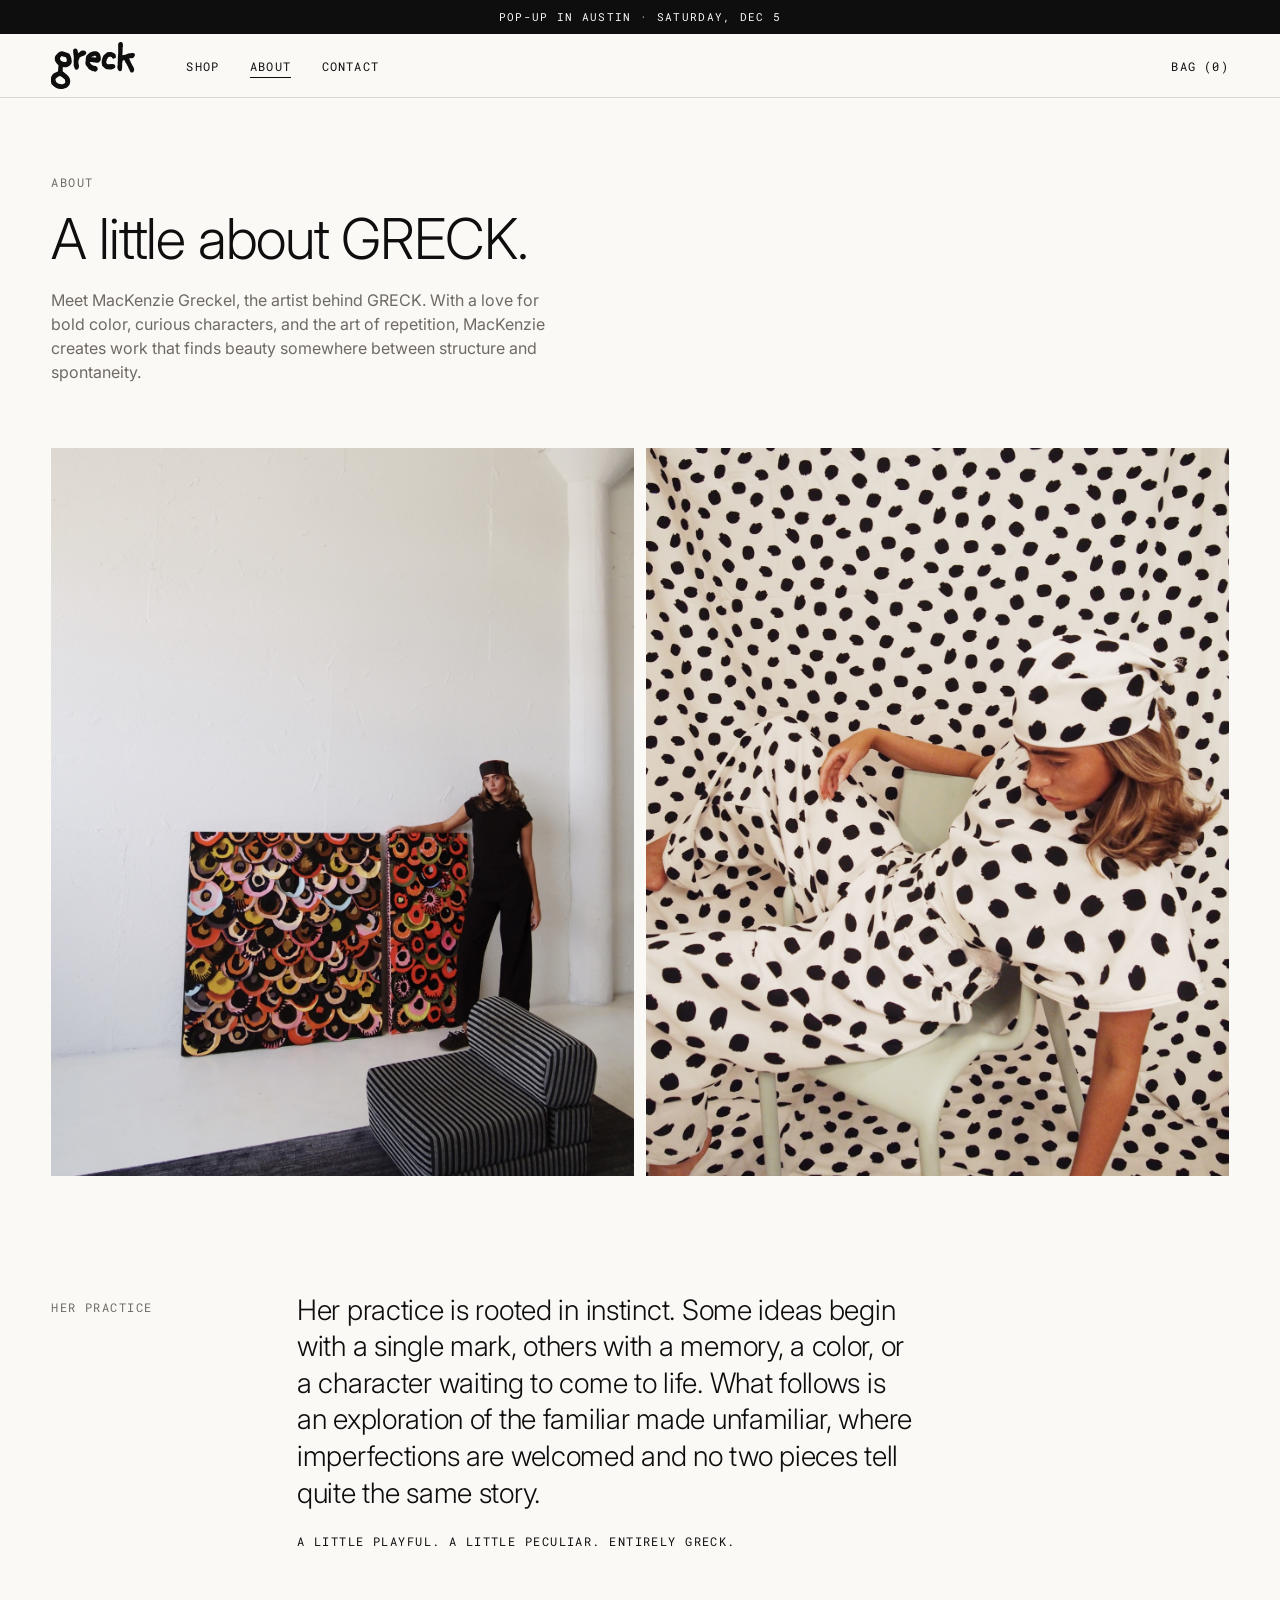
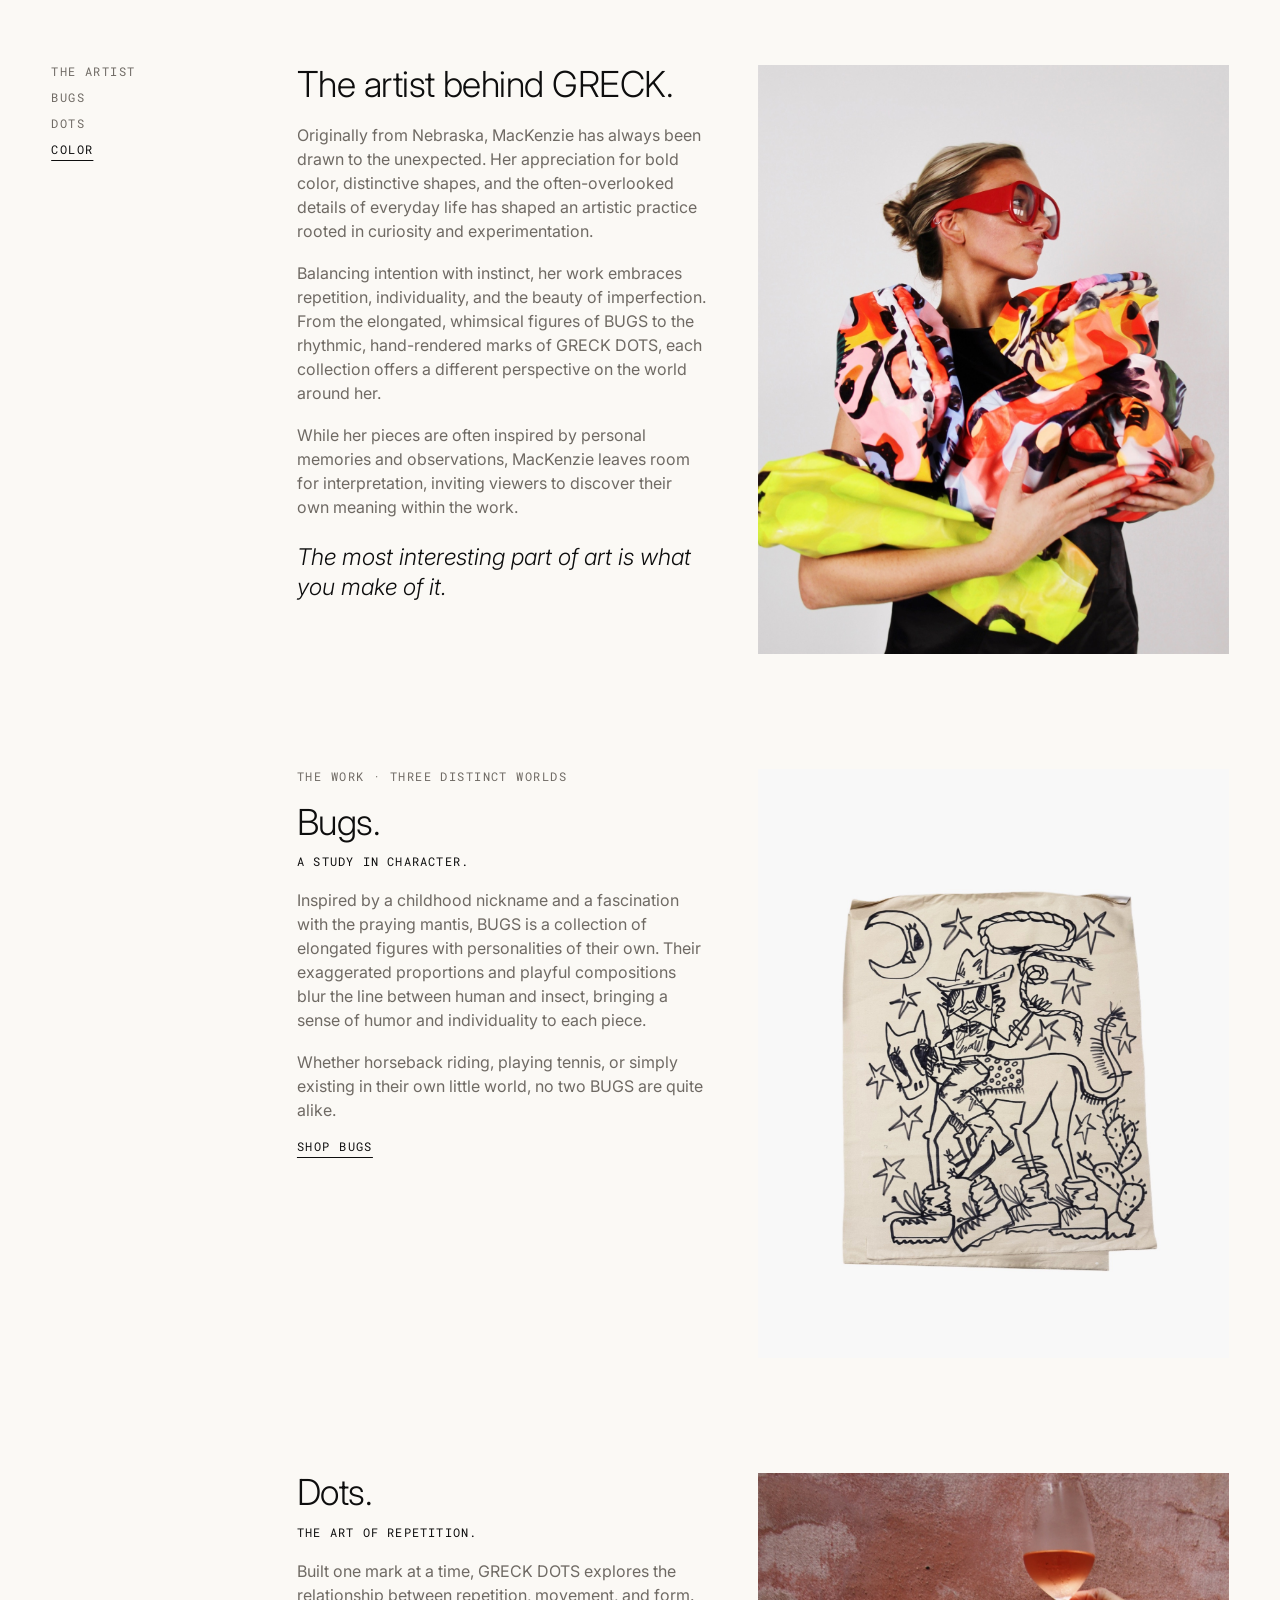
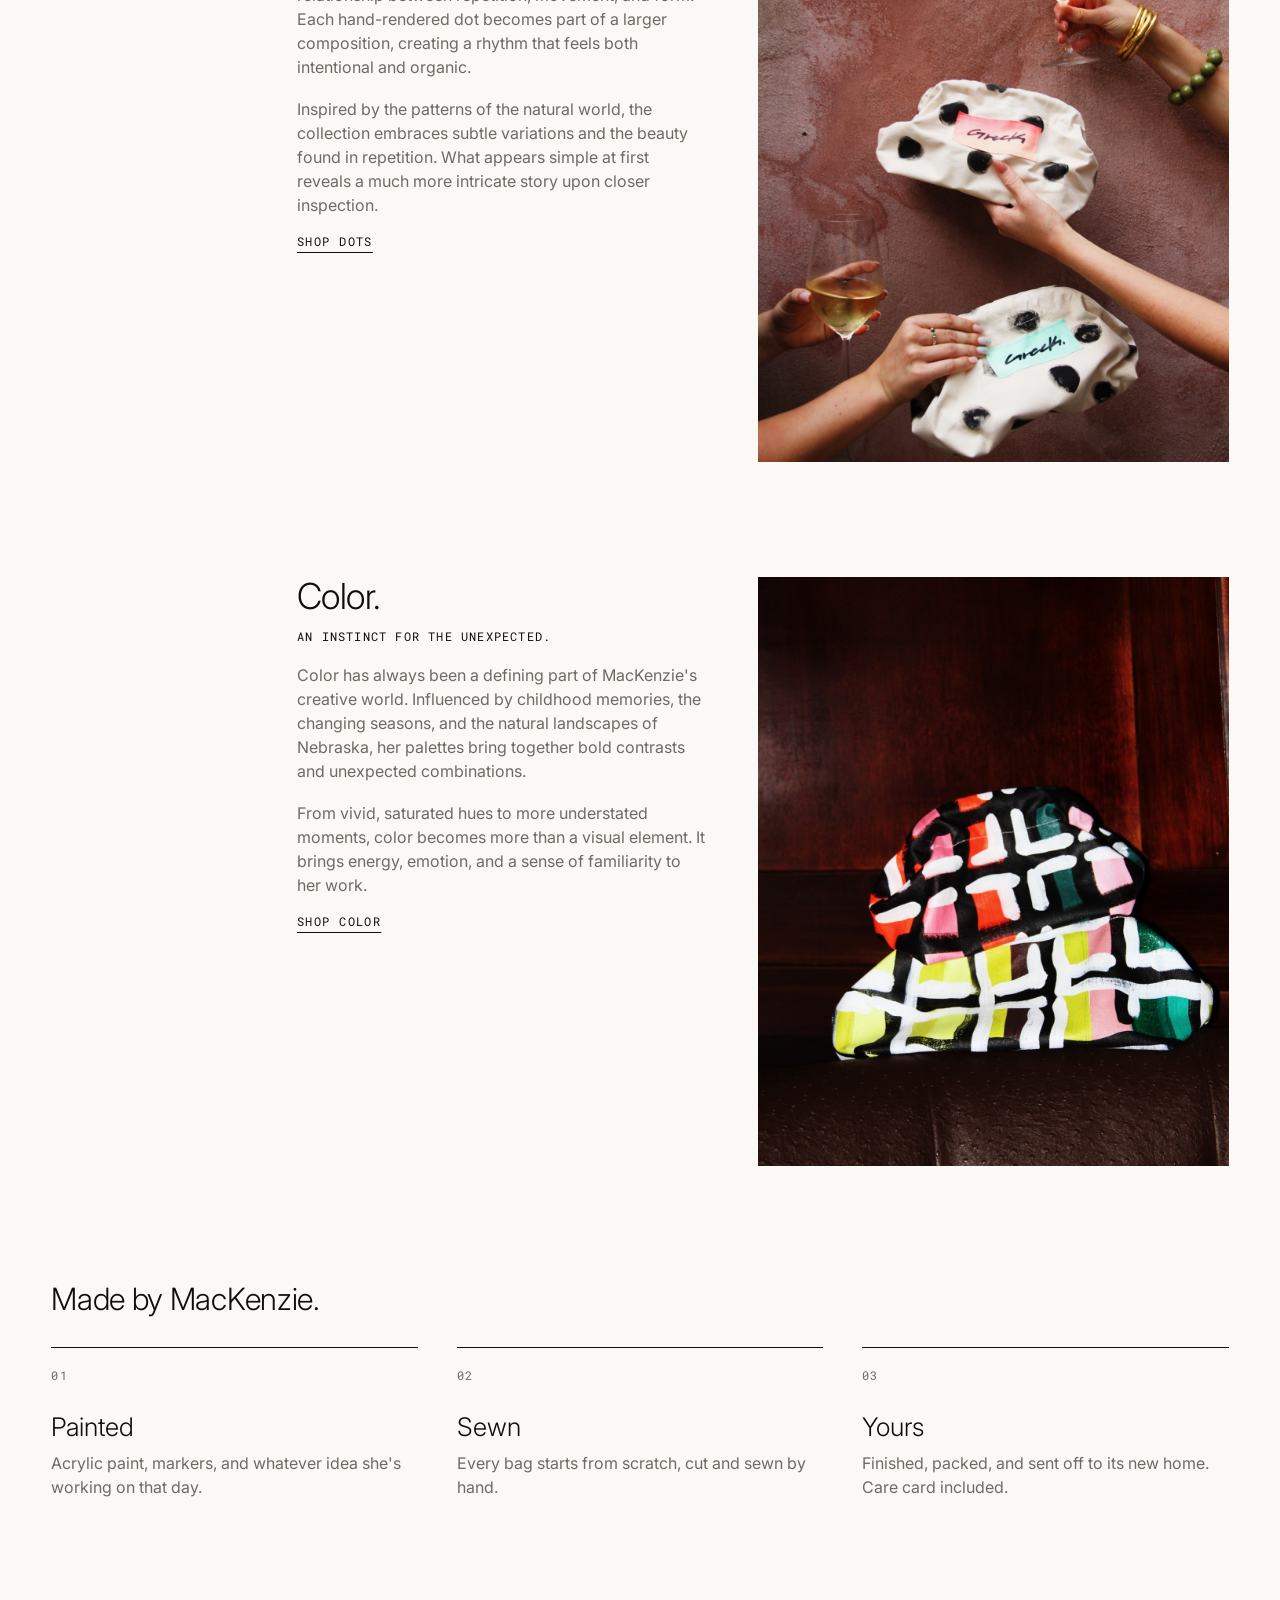
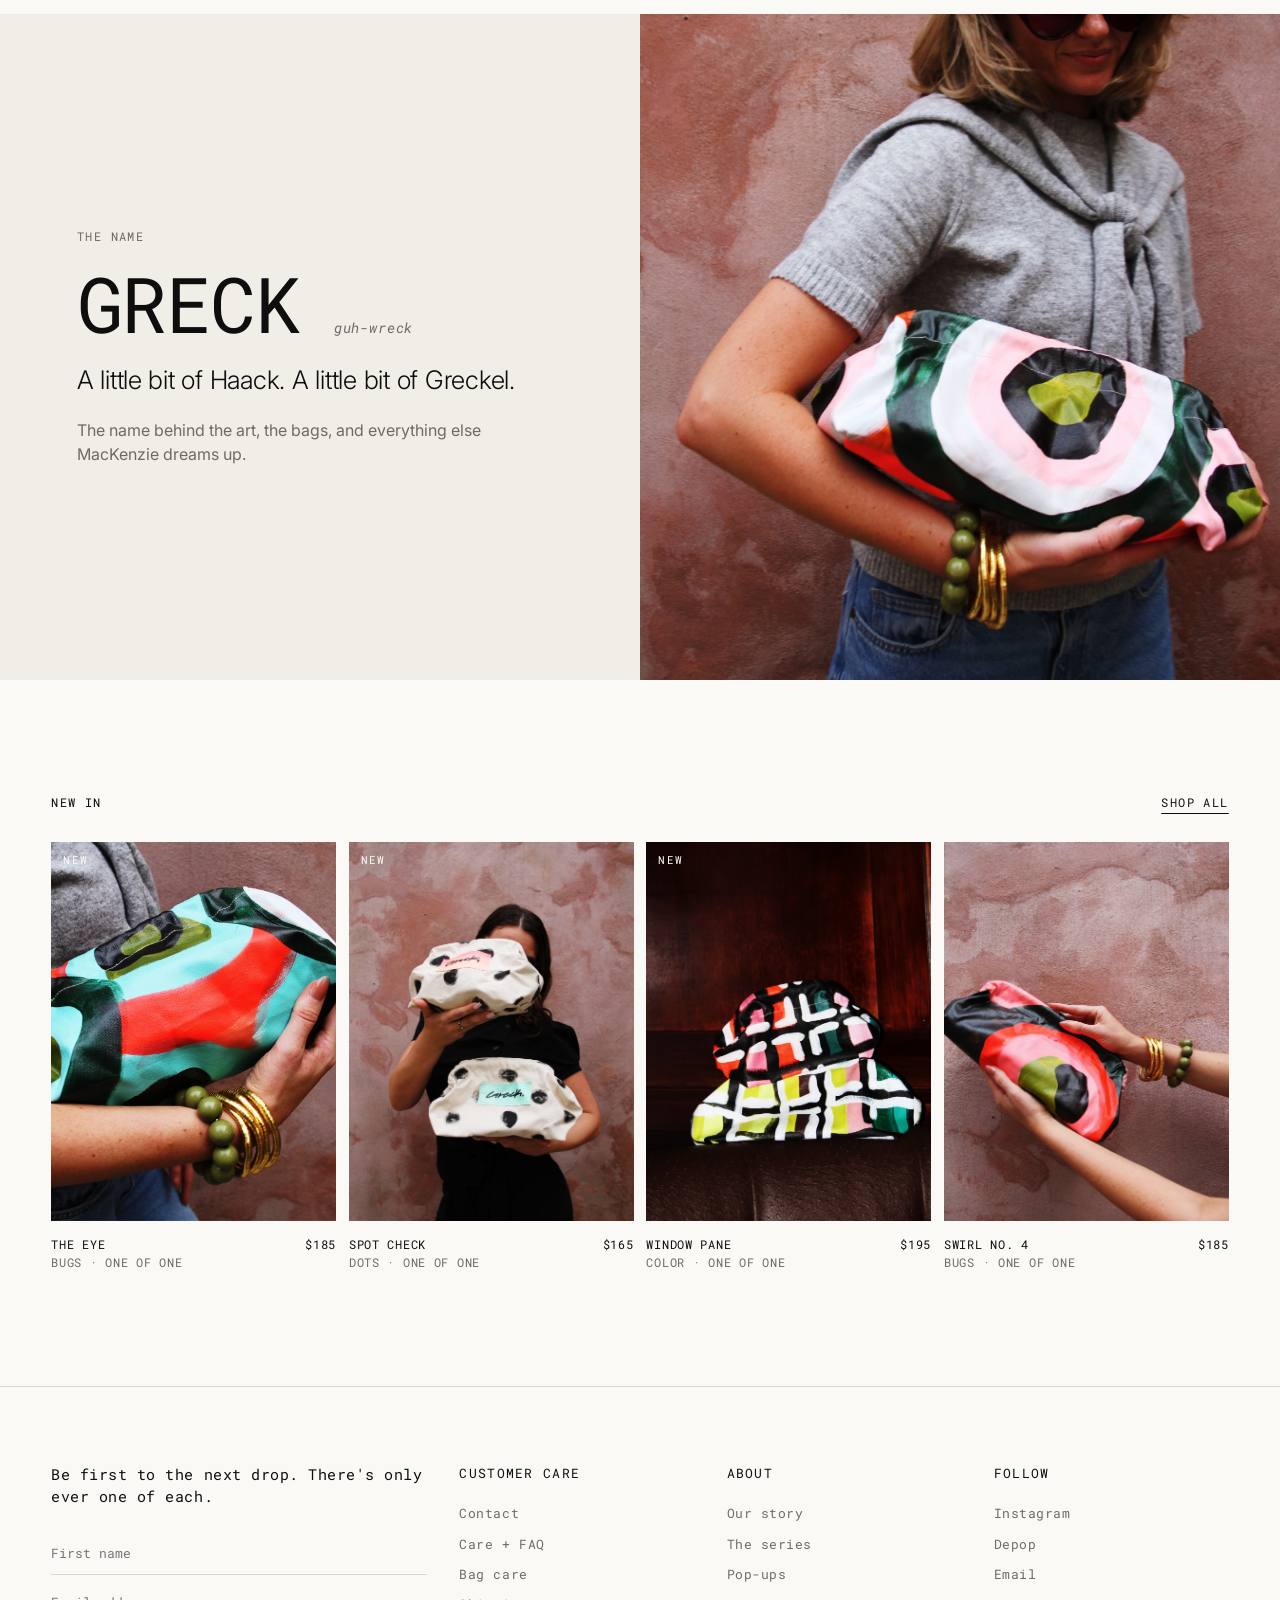
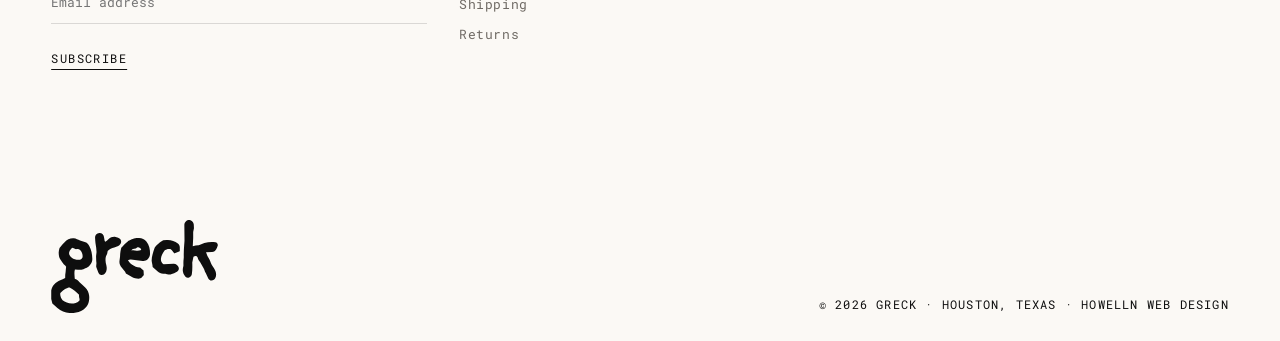
==== commit 2e9b5e14: "Use Inter as the backup font so headlines don't render slanted Co-Authored-By: Claude Opus 5.5 <nore" ====
--- a/about.html
+++ b/about.html
@@ -8,8 +8,8 @@
   <link rel="icon" href="favicon.svg" type="image/svg+xml">
   <link rel="preconnect" href="https://fonts.googleapis.com">
   <link rel="preconnect" href="https://fonts.gstatic.com" crossorigin>
-  <link href="https://fonts.googleapis.com/css2?family=Roboto+Mono:wght@400;500&display=swap" rel="stylesheet">
-  <link rel="stylesheet" href="styles.css?v=19">
+  <link href="https://fonts.googleapis.com/css2?family=Inter:ital,wght@0,300;0,400;1,300;1,400&family=Roboto+Mono:wght@400;500&display=swap" rel="stylesheet">
+  <link rel="stylesheet" href="styles.css?v=20">
 </head>
 <body data-page="about">
   <div data-header></div>
--- a/styles.css
+++ b/styles.css
@@ -13,7 +13,7 @@
   --olive: #515211;
   --red: #FC2E04;
 
-  --sans: 'Neue Montreal', 'Helvetica Neue', Arial, sans-serif;
+  --sans: 'Neue Montreal', 'Inter', 'Helvetica Neue', Arial, sans-serif;
   --mono: 'Roboto Mono', ui-monospace, Menlo, monospace;
 
   --gutter: clamp(16px, 4vw, 56px);
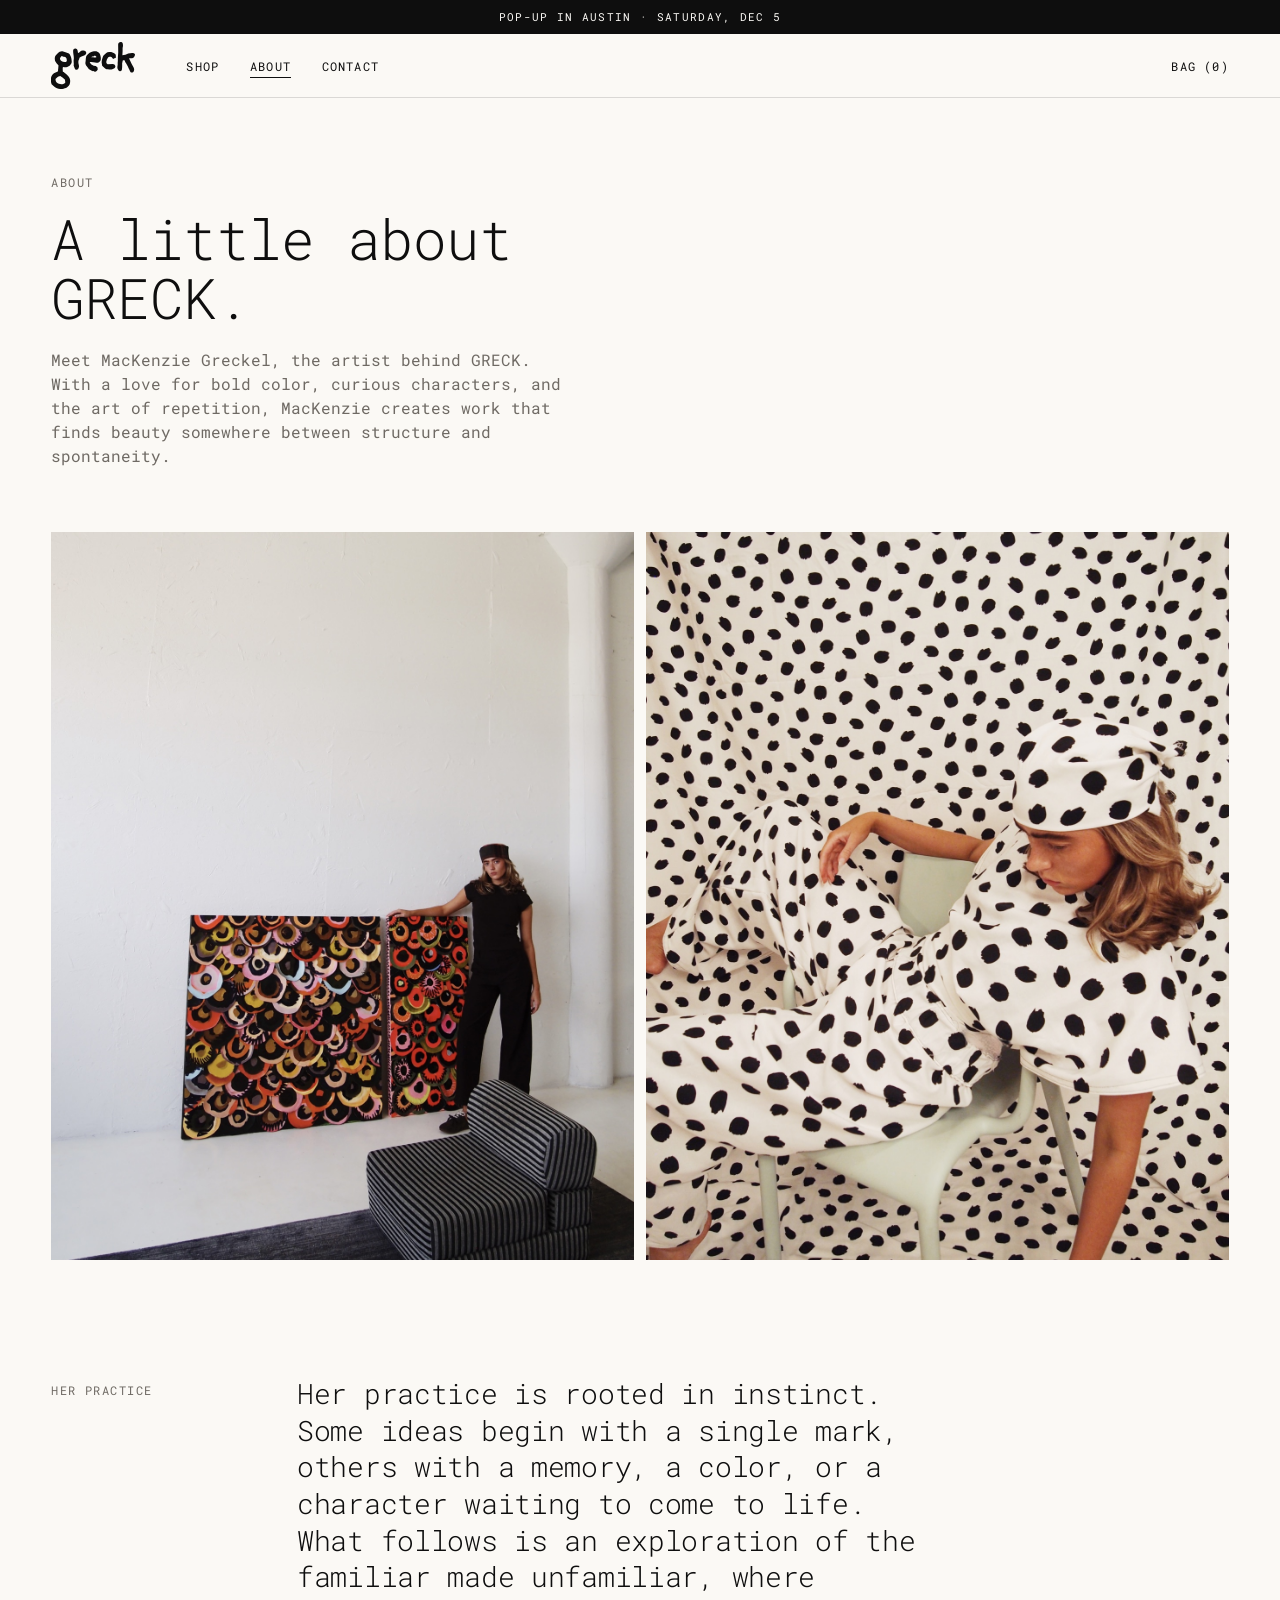
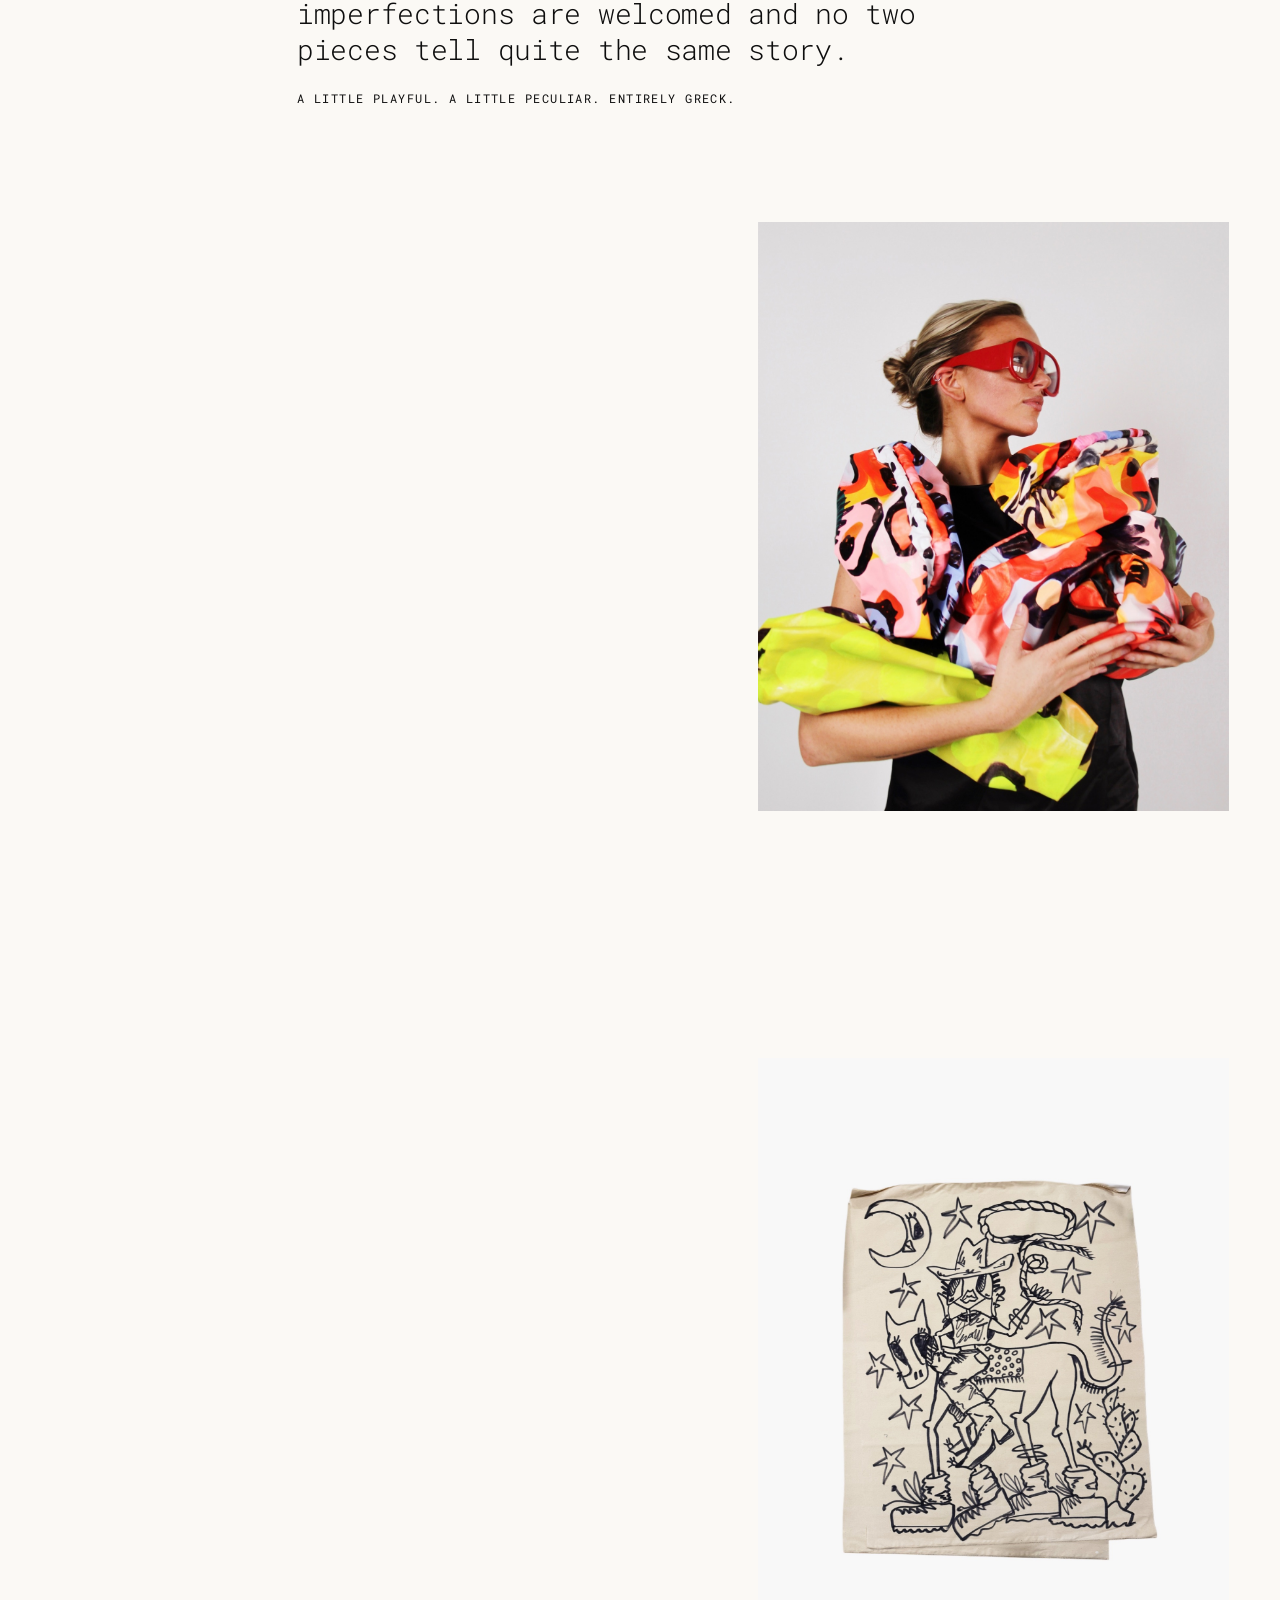
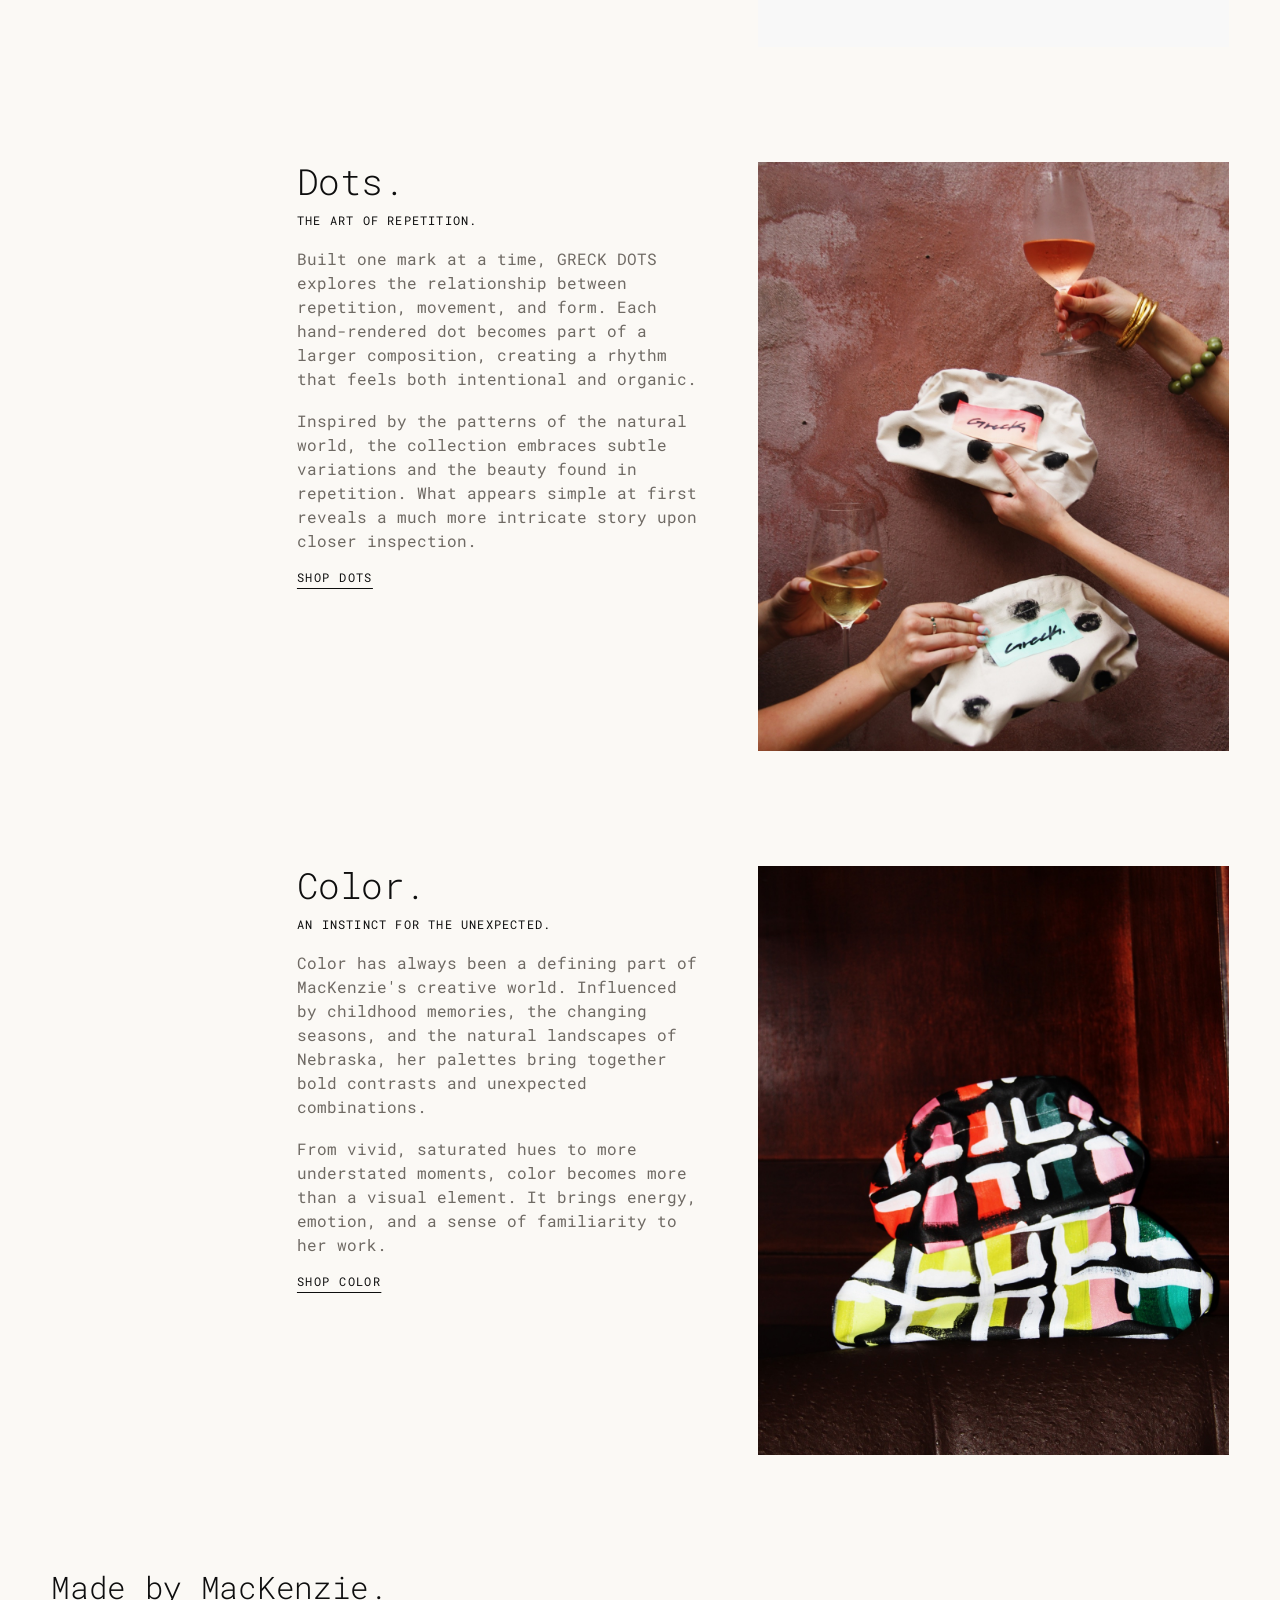
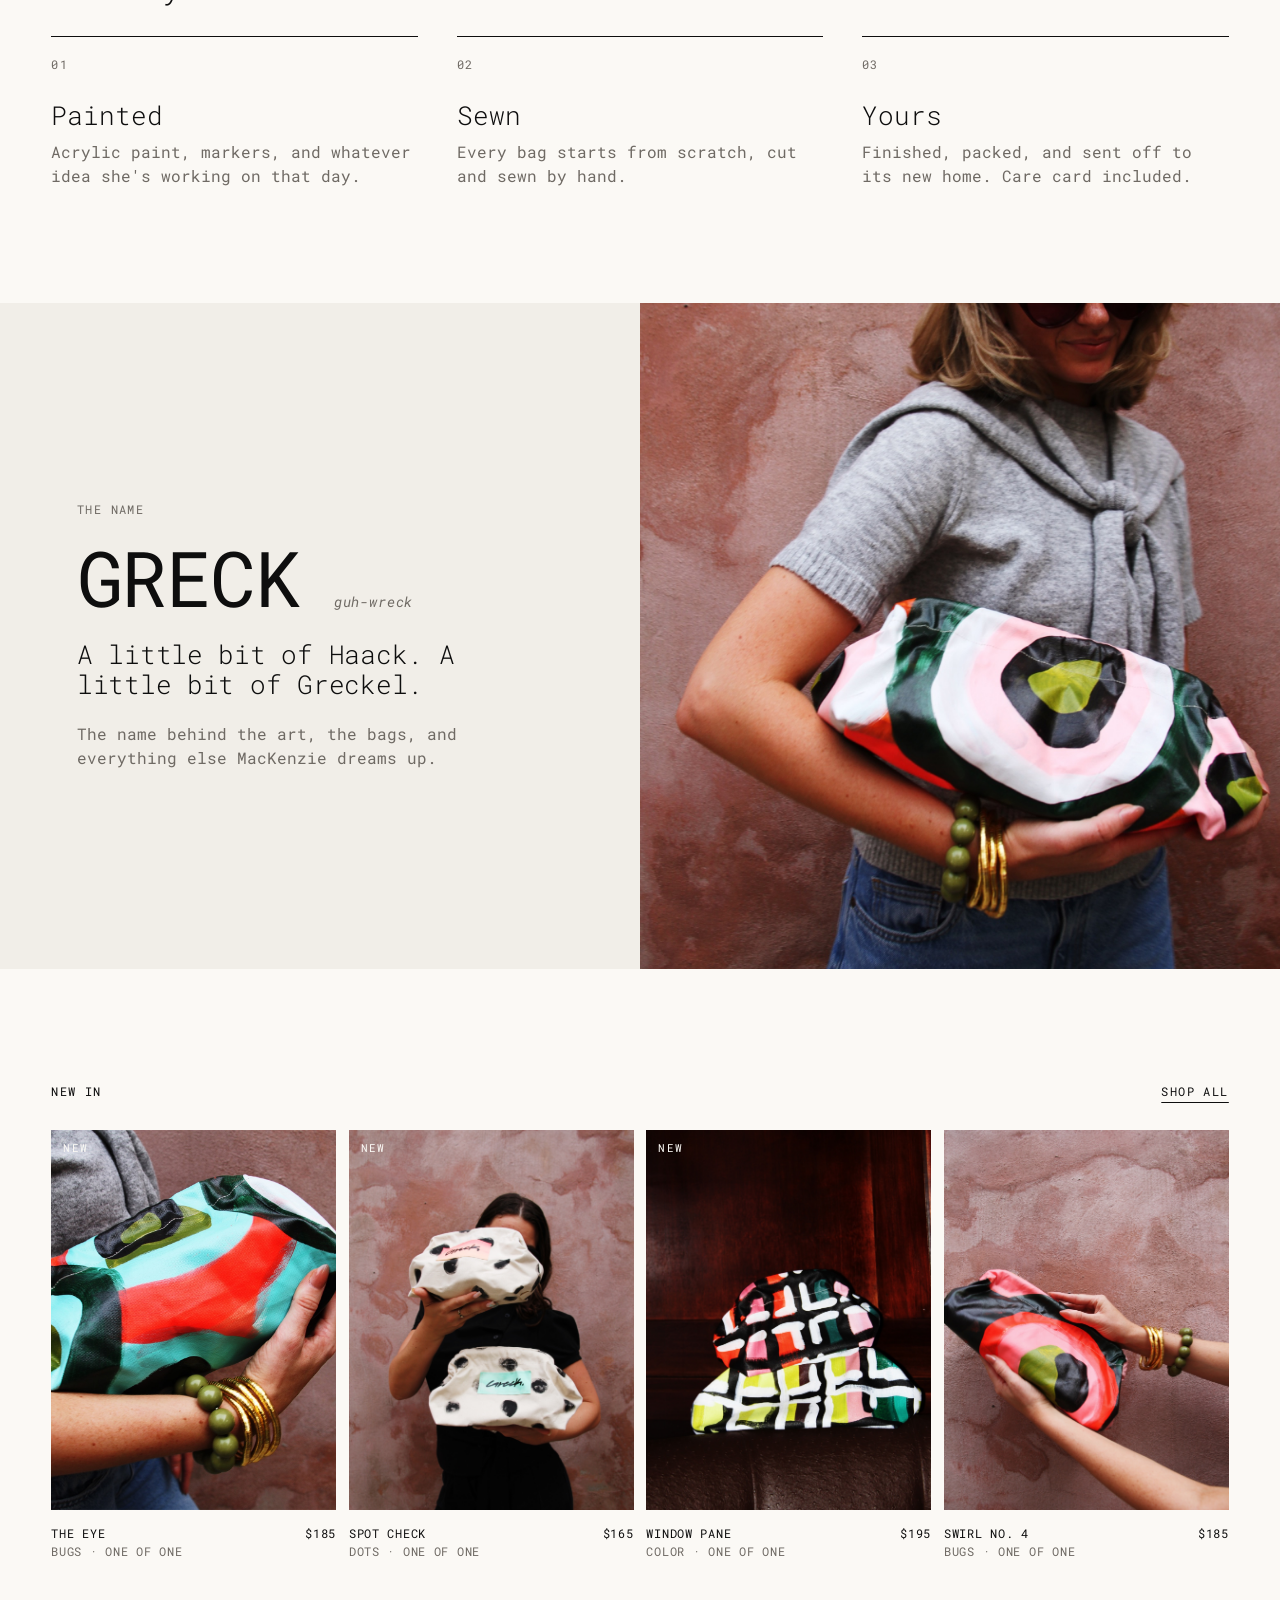
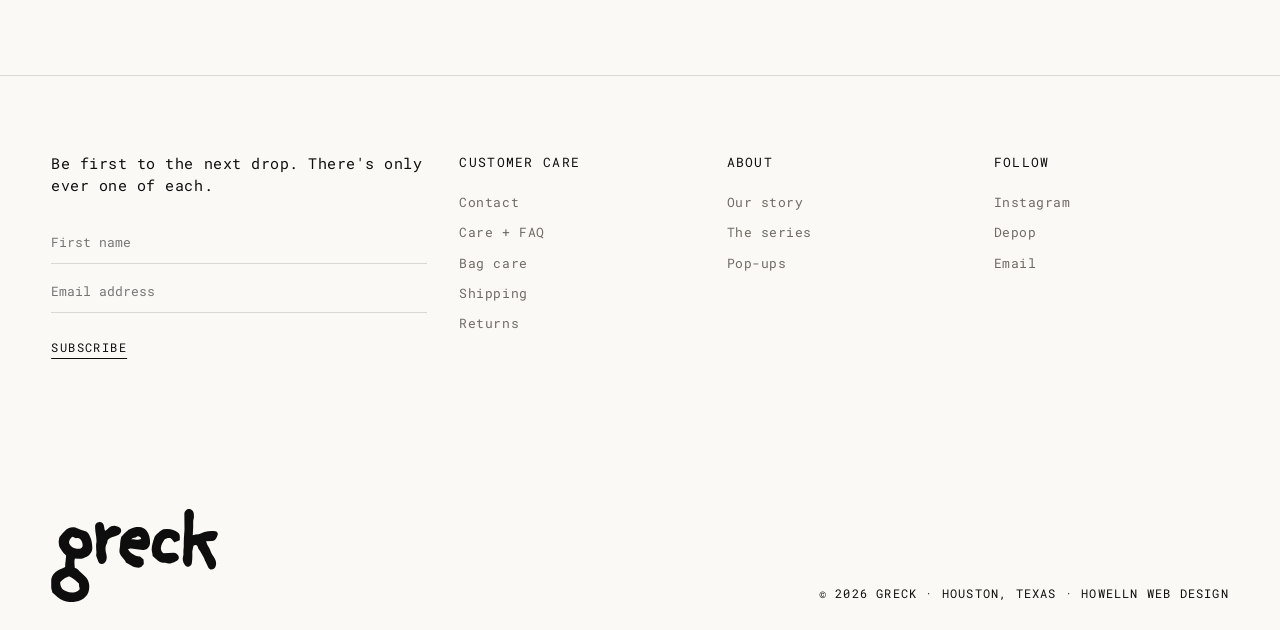
==== commit 5594261e: "Set all type in Roboto Mono Co-Authored-By: Claude Opus 5.5 <noreply@anthropic.com>" ====
--- a/about.html
+++ b/about.html
@@ -8,8 +8,8 @@
   <link rel="icon" href="favicon.svg" type="image/svg+xml">
   <link rel="preconnect" href="https://fonts.googleapis.com">
   <link rel="preconnect" href="https://fonts.gstatic.com" crossorigin>
-  <link href="https://fonts.googleapis.com/css2?family=Inter:ital,wght@0,300;0,400;1,300;1,400&family=Roboto+Mono:wght@400;500&display=swap" rel="stylesheet">
-  <link rel="stylesheet" href="styles.css?v=20">
+  <link href="https://fonts.googleapis.com/css2?family=Roboto+Mono:ital,wght@0,300;0,400;0,500;1,300;1,400&display=swap" rel="stylesheet">
+  <link rel="stylesheet" href="styles.css?v=23">
 </head>
 <body data-page="about">
   <div data-header></div>
--- a/styles.css
+++ b/styles.css
@@ -1,7 +1,4 @@
-/* GRECK shop draft. Quiet editorial frame (after Deadly Ponies); the color lives in Kenzie's bags. */
-@font-face { font-family: 'Neue Montreal'; src: url(assets/fonts/PPNeueMontreal-Regular.otf) format('opentype'); font-weight: 400; font-display: swap; }
-@font-face { font-family: 'Neue Montreal'; src: url(assets/fonts/PPNeueMontreal-Light.otf) format('opentype'); font-weight: 300; font-display: swap; }
-@font-face { font-family: 'Neue Montreal'; src: url(assets/fonts/PPNeueMontreal-Italic.otf) format('opentype'); font-style: italic; font-display: swap; }
+/* GRECK shop draft. Quiet editorial frame (after Deadly Ponies); the color lives in Kenzie's bags. Type: Roboto Mono throughout. */
 
 :root {
   --paper: #FBF9F5;
@@ -13,7 +10,7 @@
   --olive: #515211;
   --red: #FC2E04;
 
-  --sans: 'Neue Montreal', 'Inter', 'Helvetica Neue', Arial, sans-serif;
+  --sans: 'Roboto Mono', ui-monospace, Menlo, monospace;
   --mono: 'Roboto Mono', ui-monospace, Menlo, monospace;
 
   --gutter: clamp(16px, 4vw, 56px);
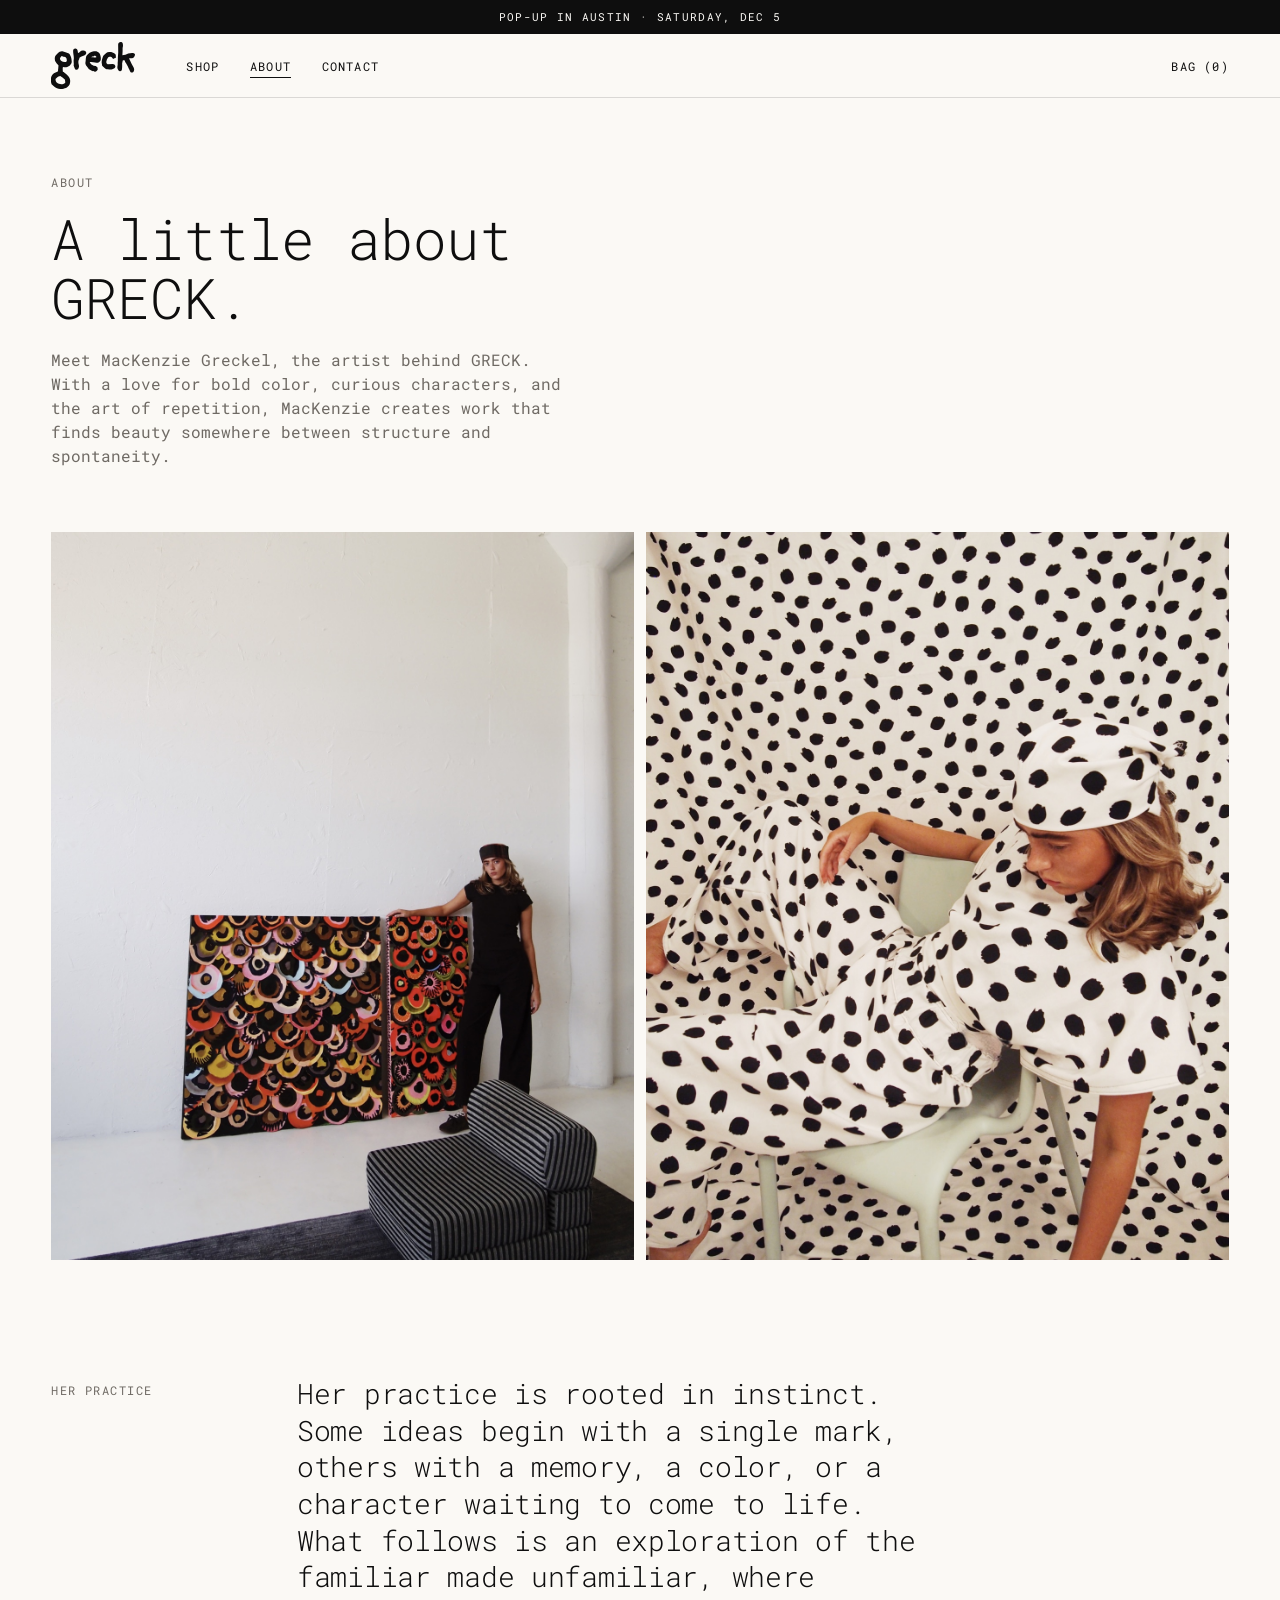
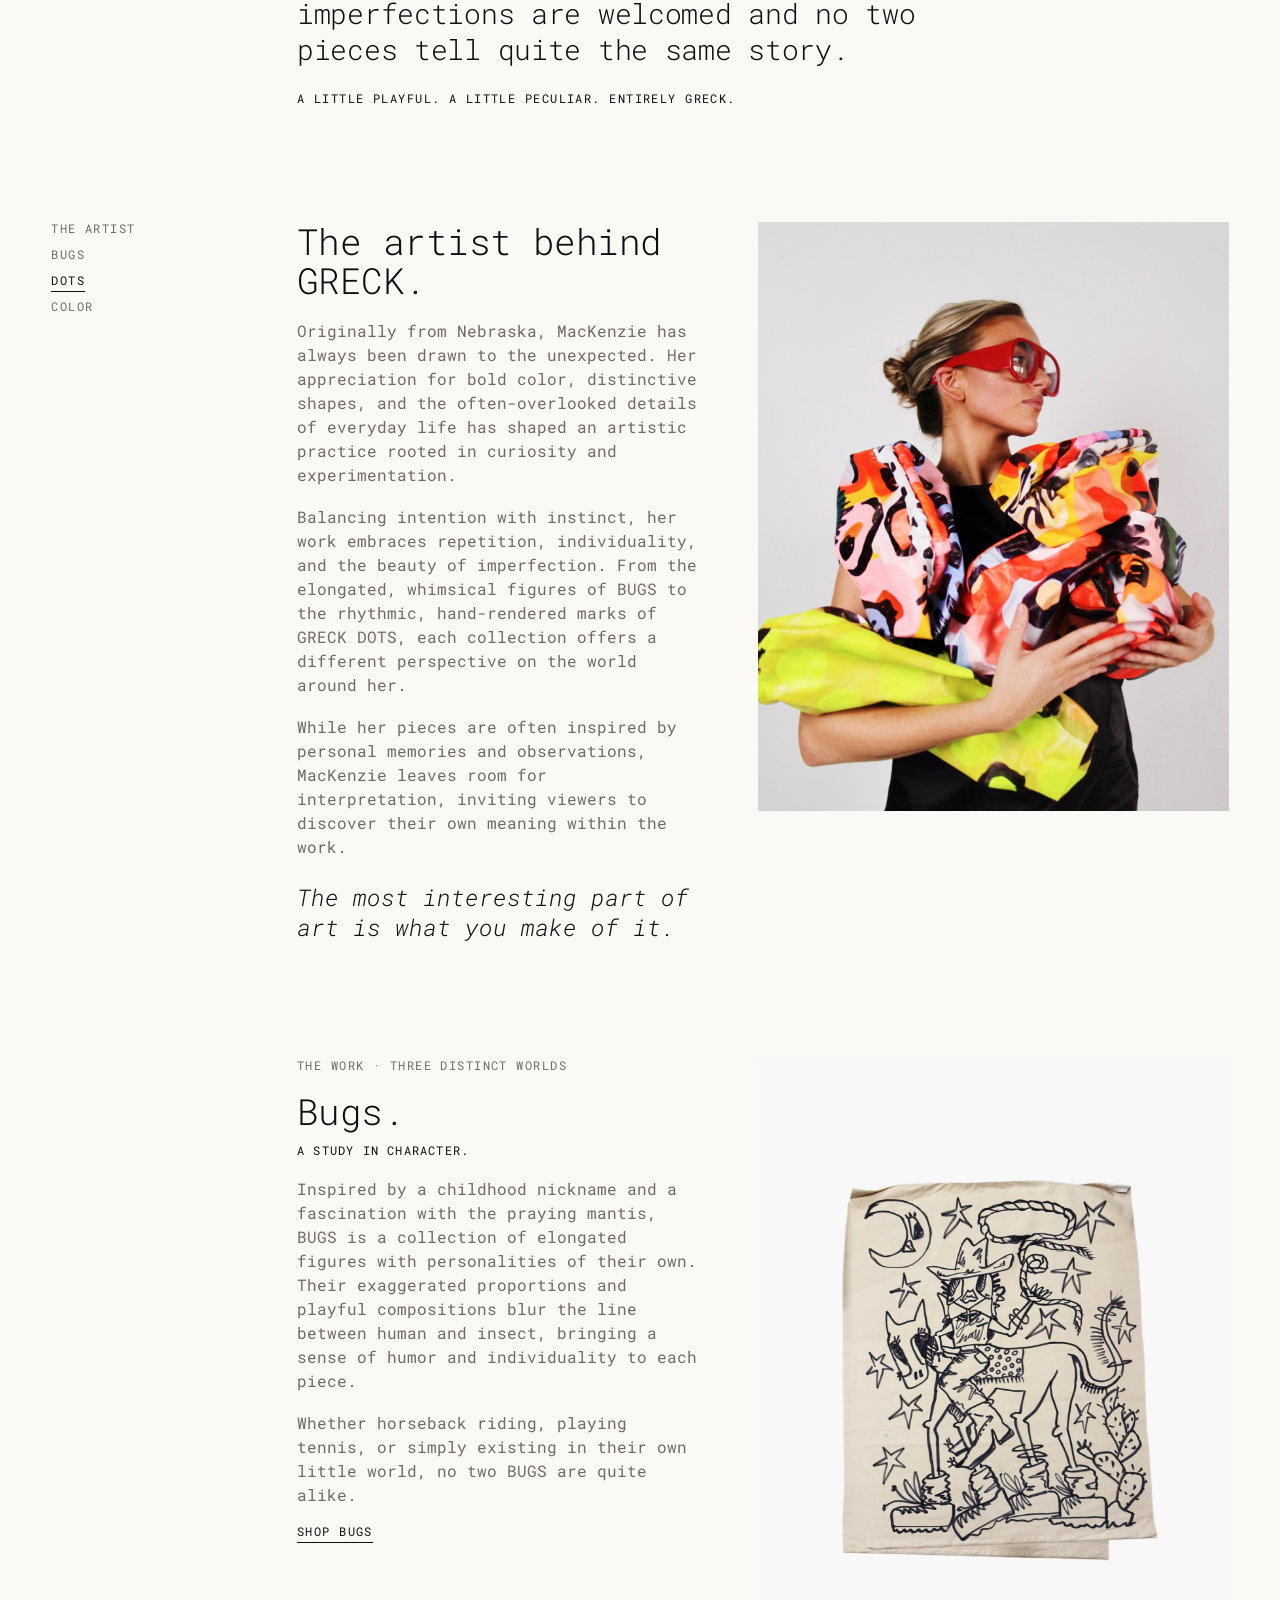
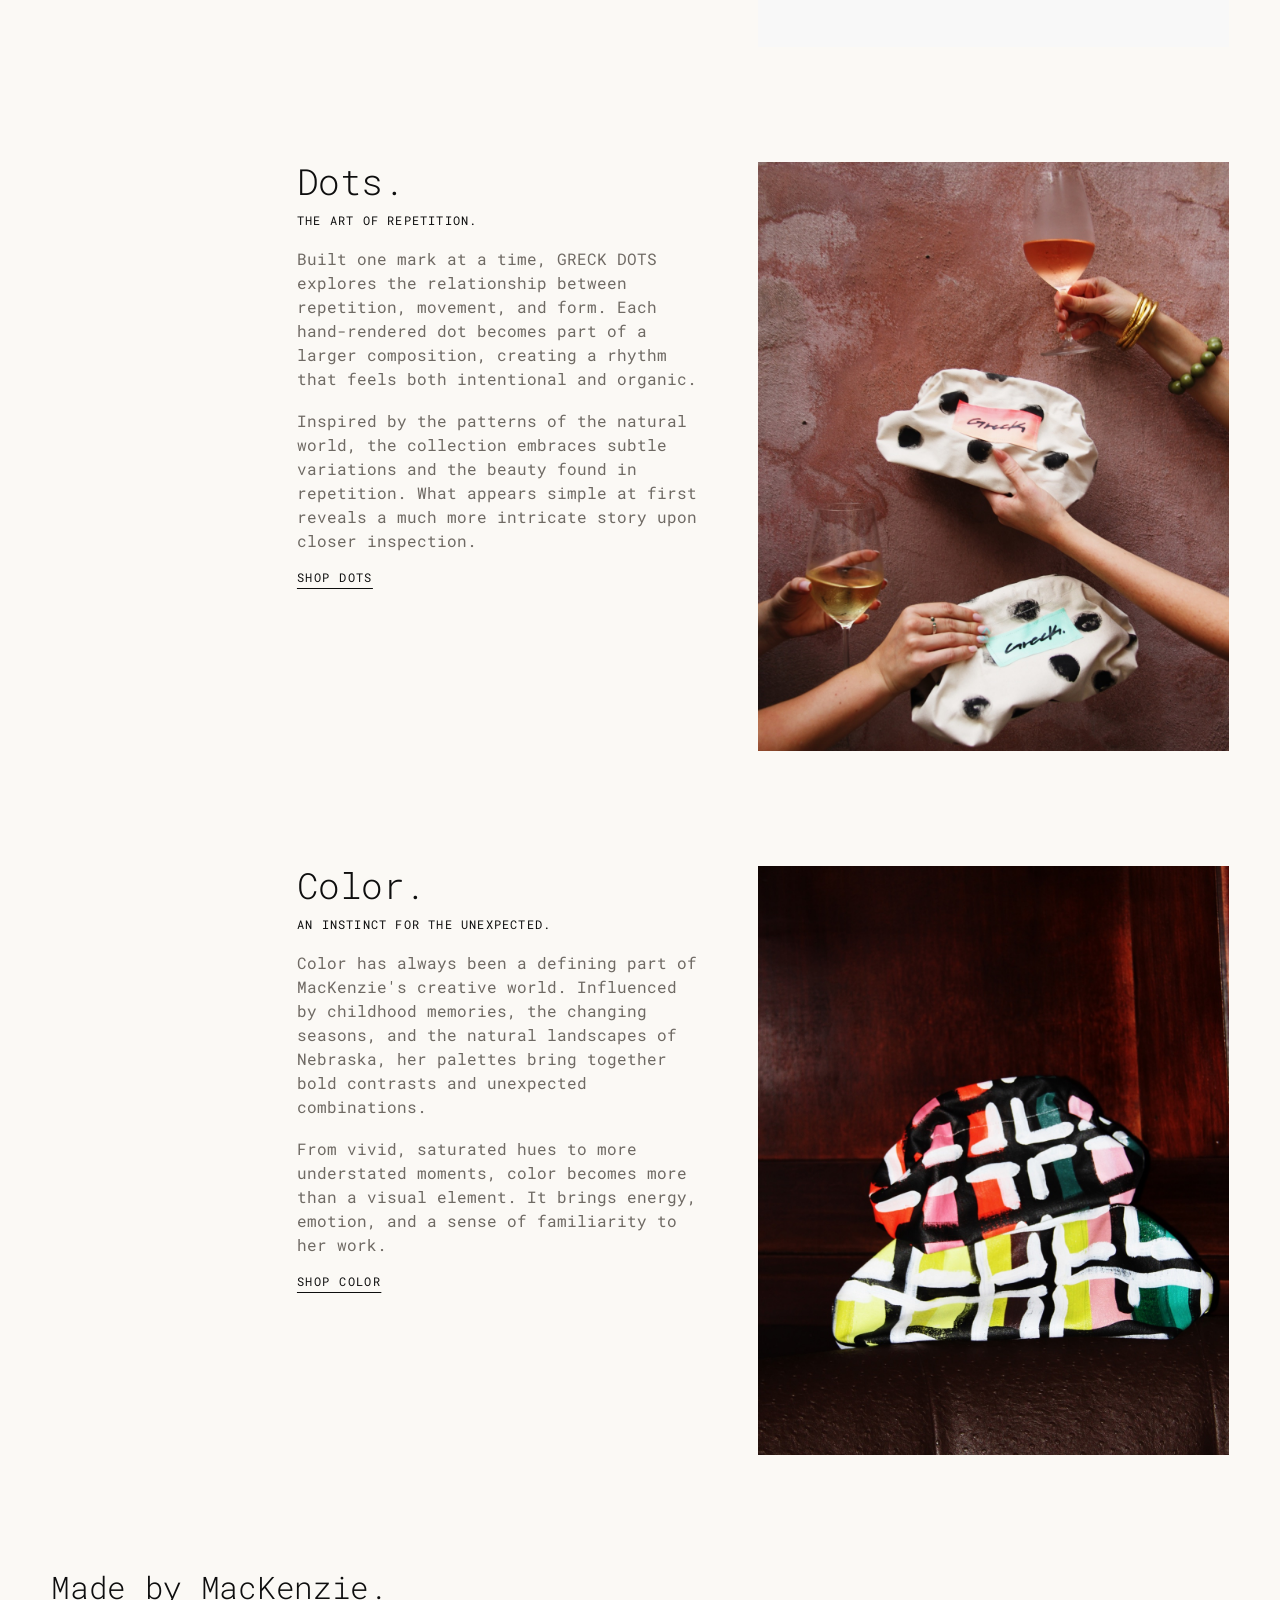
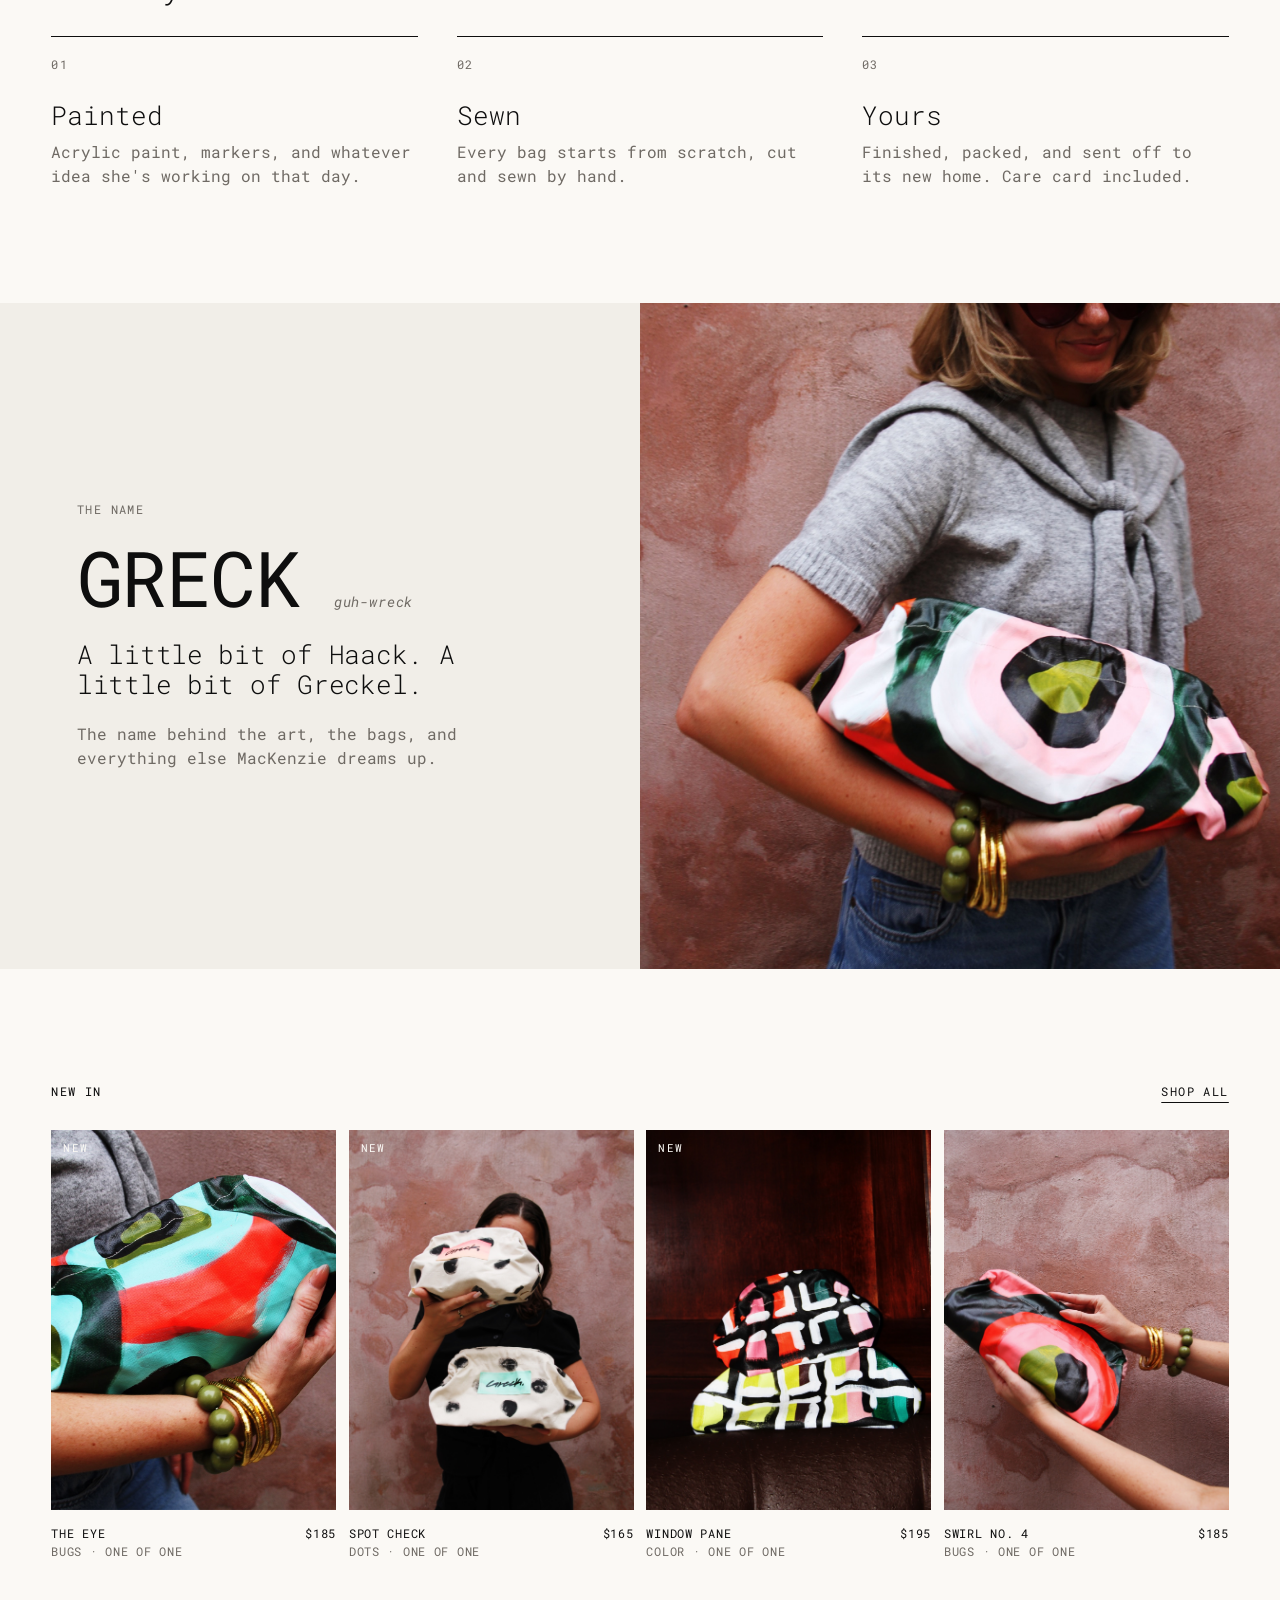
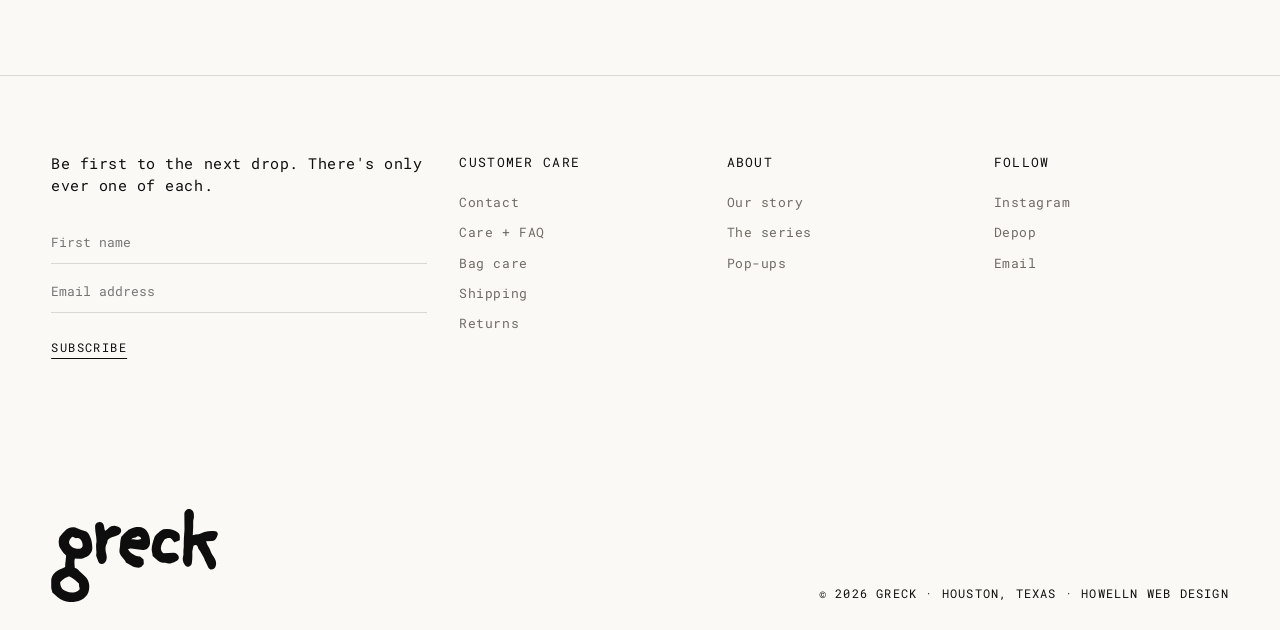
==== commit d556d587: "Read bags from the GRECK Bags sheet, named by code (GR-BUG-001) Co-Authored-By: Claude Opus 5.5 <nor" ====
--- a/about.html
+++ b/about.html
@@ -122,6 +122,6 @@
   </main>
 
   <div data-footer></div>
-  <script src="main.js?v=17"></script>
+  <script src="bags.js?v=1"></script>
 </body>
 </html>
